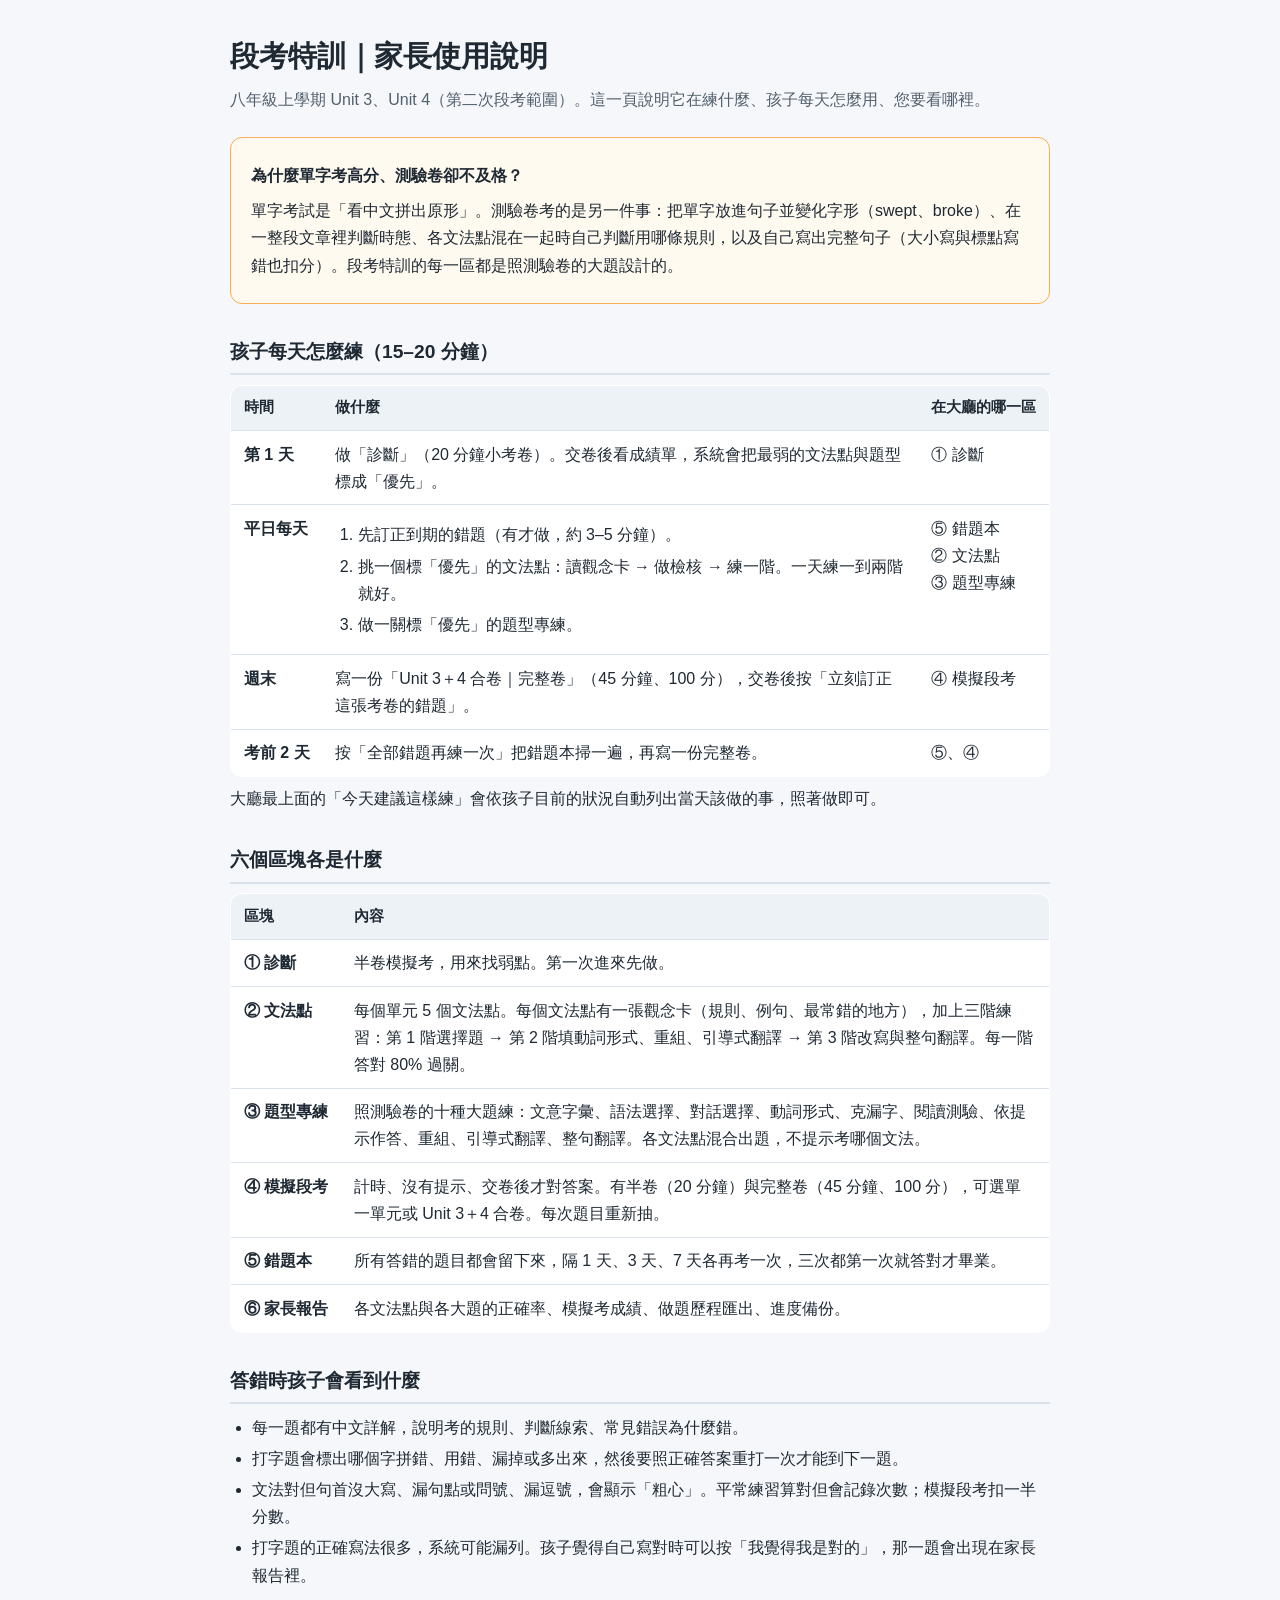
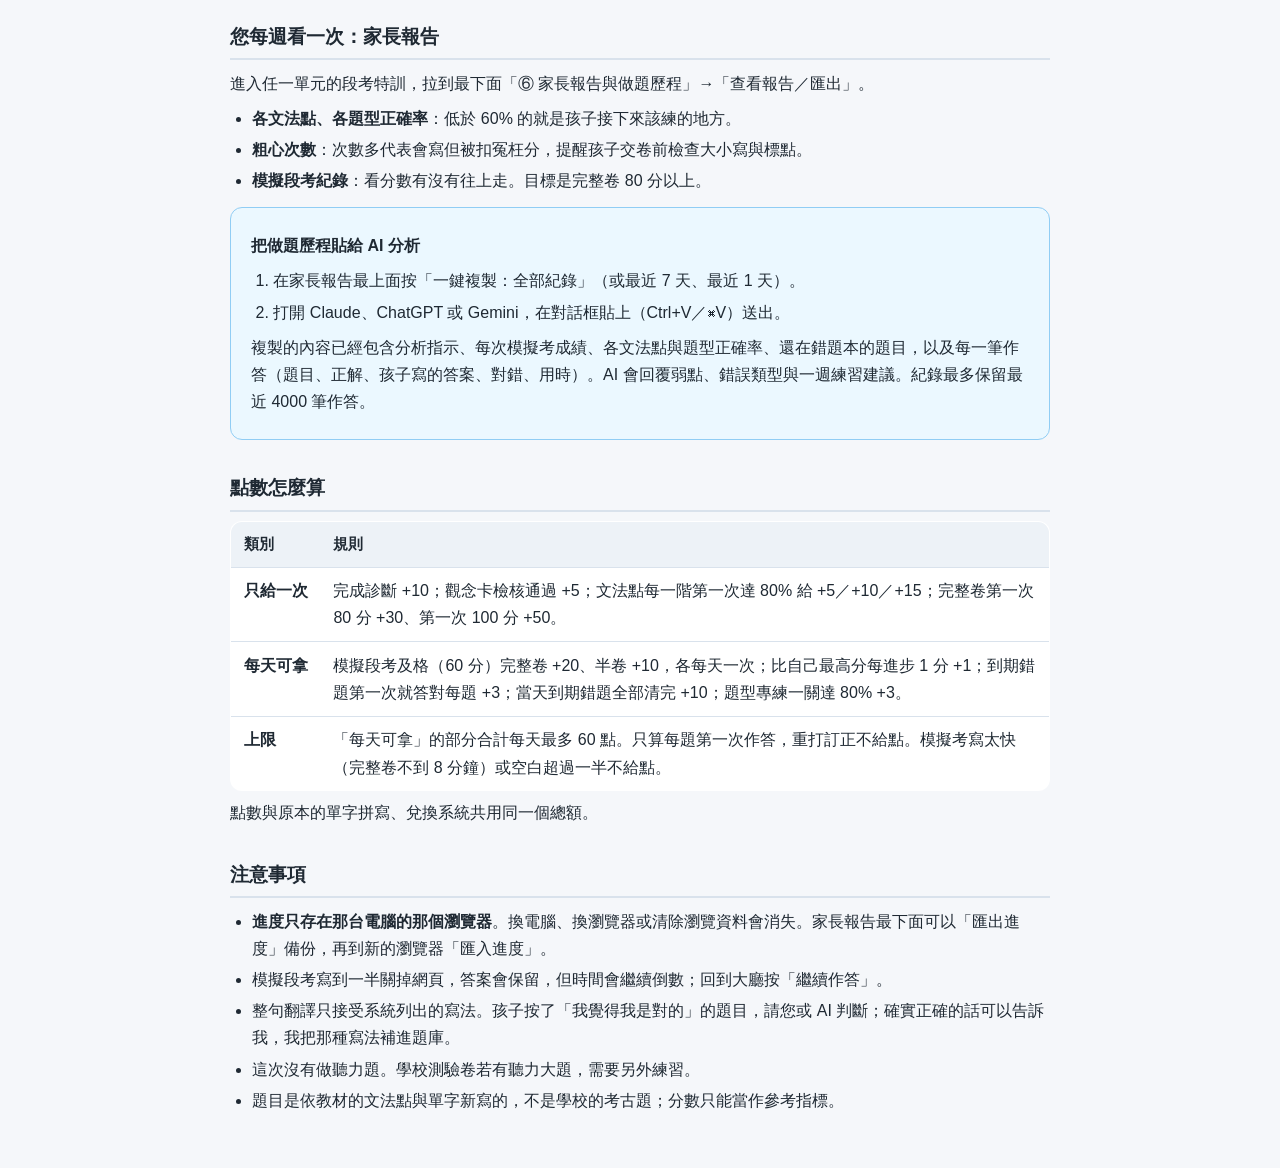
==== parent-guide.html @ eb4db7a5 "Add files via upload" ====
<!DOCTYPE html>
<html lang="zh-TW">
<head>
<meta charset="UTF-8">
<meta name="viewport" content="width=device-width, initial-scale=1.0">
<title>段考特訓｜家長使用說明</title>
<style>
    :root { --ink: #1f2933; --muted: #52606d; --line: #d9e2ec; --accent: #b7791f; --accent-bg: #fffaf0; --blue-bg: #ebf8ff; --blue: #2b6cb0; --green: #276749; --red: #c53030; }
    * { box-sizing: border-box; }
    body { margin: 0; background: #f5f7fa; color: var(--ink); font-family: 'Noto Sans TC', 'PingFang TC', 'Microsoft JhengHei', -apple-system, sans-serif; line-height: 1.7; }
    main { max-width: 860px; margin: 0 auto; padding: 2rem 1.25rem 3rem; }
    h1 { font-size: 1.8rem; margin: 0 0 0.3rem; }
    .lead { color: var(--muted); margin: 0 0 1.5rem; }
    h2 { font-size: 1.2rem; margin: 2rem 0 0.6rem; padding-bottom: 0.3rem; border-bottom: 2px solid var(--line); }
    p { margin: 0.5rem 0; }
    .box { background: #fff; border: 1px solid var(--line); border-radius: 12px; padding: 1rem 1.25rem; margin: 0.8rem 0; }
    .box.key { background: var(--accent-bg); border-color: #f6ad55; }
    .box.tip { background: var(--blue-bg); border-color: #90cdf4; }
    table { width: 100%; border-collapse: collapse; background: #fff; border-radius: 12px; overflow: hidden; border: 1px solid var(--line); }
    th, td { text-align: left; padding: 0.6rem 0.8rem; border-bottom: 1px solid var(--line); vertical-align: top; }
    th { background: #edf2f7; font-size: 0.92rem; white-space: nowrap; }
    tr:last-child td { border-bottom: none; }
    td:first-child { white-space: nowrap; font-weight: bold; }
    ol, ul { margin: 0.4rem 0; padding-left: 1.4rem; }
    li { margin: 0.25rem 0; }
    .tag { display: inline-block; font-size: 0.8rem; font-weight: bold; color: #fff; background: var(--blue); border-radius: 6px; padding: 0 0.5rem; margin-right: 0.3rem; }
    .wrap { overflow-x: auto; }
    code { background: #edf2f7; border-radius: 4px; padding: 0 0.3rem; font-size: 0.92em; }
    @media print { body { background: #fff; } main { padding: 0; } .box, table { break-inside: avoid; } }
</style>
</head>
<body>
<main>
    <h1>段考特訓｜家長使用說明</h1>
    <p class="lead">八年級上學期 Unit 3、Unit 4（第二次段考範圍）。這一頁說明它在練什麼、孩子每天怎麼用、您要看哪裡。</p>

    <div class="box key">
        <p><strong>為什麼單字考高分、測驗卷卻不及格？</strong></p>
        <p>單字考試是「看中文拼出原形」。測驗卷考的是另一件事：把單字放進句子並變化字形（swept、broke）、在一整段文章裡判斷時態、各文法點混在一起時自己判斷用哪條規則，以及自己寫出完整句子（大小寫與標點寫錯也扣分）。段考特訓的每一區都是照測驗卷的大題設計的。</p>
    </div>

    <h2>孩子每天怎麼練（15–20 分鐘）</h2>
    <div class="wrap">
    <table>
        <tr><th>時間</th><th>做什麼</th><th>在大廳的哪一區</th></tr>
        <tr><td>第 1 天</td><td>做「診斷」（20 分鐘小考卷）。交卷後看成績單，系統會把最弱的文法點與題型標成「優先」。</td><td>① 診斷</td></tr>
        <tr><td>平日每天</td><td>
            <ol>
                <li>先訂正到期的錯題（有才做，約 3–5 分鐘）。</li>
                <li>挑一個標「優先」的文法點：讀觀念卡 → 做檢核 → 練一階。一天練一到兩階就好。</li>
                <li>做一關標「優先」的題型專練。</li>
            </ol></td><td>⑤ 錯題本<br>② 文法點<br>③ 題型專練</td></tr>
        <tr><td>週末</td><td>寫一份「Unit 3＋4 合卷｜完整卷」（45 分鐘、100 分），交卷後按「立刻訂正這張考卷的錯題」。</td><td>④ 模擬段考</td></tr>
        <tr><td>考前 2 天</td><td>按「全部錯題再練一次」把錯題本掃一遍，再寫一份完整卷。</td><td>⑤、④</td></tr>
    </table>
    </div>
    <p>大廳最上面的「今天建議這樣練」會依孩子目前的狀況自動列出當天該做的事，照著做即可。</p>

    <h2>六個區塊各是什麼</h2>
    <div class="wrap">
    <table>
        <tr><th>區塊</th><th>內容</th></tr>
        <tr><td>① 診斷</td><td>半卷模擬考，用來找弱點。第一次進來先做。</td></tr>
        <tr><td>② 文法點</td><td>每個單元 5 個文法點。每個文法點有一張觀念卡（規則、例句、最常錯的地方），加上三階練習：第 1 階選擇題 → 第 2 階填動詞形式、重組、引導式翻譯 → 第 3 階改寫與整句翻譯。每一階答對 80% 過關。</td></tr>
        <tr><td>③ 題型專練</td><td>照測驗卷的十種大題練：文意字彙、語法選擇、對話選擇、動詞形式、克漏字、閱讀測驗、依提示作答、重組、引導式翻譯、整句翻譯。各文法點混合出題，不提示考哪個文法。</td></tr>
        <tr><td>④ 模擬段考</td><td>計時、沒有提示、交卷後才對答案。有半卷（20 分鐘）與完整卷（45 分鐘、100 分），可選單一單元或 Unit 3＋4 合卷。每次題目重新抽。</td></tr>
        <tr><td>⑤ 錯題本</td><td>所有答錯的題目都會留下來，隔 1 天、3 天、7 天各再考一次，三次都第一次就答對才畢業。</td></tr>
        <tr><td>⑥ 家長報告</td><td>各文法點與各大題的正確率、模擬考成績、做題歷程匯出、進度備份。</td></tr>
    </table>
    </div>

    <h2>答錯時孩子會看到什麼</h2>
    <ul>
        <li>每一題都有中文詳解，說明考的規則、判斷線索、常見錯誤為什麼錯。</li>
        <li>打字題會標出哪個字拼錯、用錯、漏掉或多出來，然後要照正確答案重打一次才能到下一題。</li>
        <li>文法對但句首沒大寫、漏句點或問號、漏逗號，會顯示「粗心」。平常練習算對但會記錄次數；模擬段考扣一半分數。</li>
        <li>打字題的正確寫法很多，系統可能漏列。孩子覺得自己寫對時可以按「我覺得我是對的」，那一題會出現在家長報告裡。</li>
    </ul>

    <h2>您每週看一次：家長報告</h2>
    <p>進入任一單元的段考特訓，拉到最下面「⑥ 家長報告與做題歷程」→「查看報告／匯出」。</p>
    <ul>
        <li><strong>各文法點、各題型正確率</strong>：低於 60% 的就是孩子接下來該練的地方。</li>
        <li><strong>粗心次數</strong>：次數多代表會寫但被扣冤枉分，提醒孩子交卷前檢查大小寫與標點。</li>
        <li><strong>模擬段考紀錄</strong>：看分數有沒有往上走。目標是完整卷 80 分以上。</li>
    </ul>

    <div class="box tip">
        <p><strong>把做題歷程貼給 AI 分析</strong></p>
        <ol>
            <li>在家長報告最上面按「一鍵複製：全部紀錄」（或最近 7 天、最近 1 天）。</li>
            <li>打開 Claude、ChatGPT 或 Gemini，在對話框貼上（Ctrl+V／⌘V）送出。</li>
        </ol>
        <p>複製的內容已經包含分析指示、每次模擬考成績、各文法點與題型正確率、還在錯題本的題目，以及每一筆作答（題目、正解、孩子寫的答案、對錯、用時）。AI 會回覆弱點、錯誤類型與一週練習建議。紀錄最多保留最近 4000 筆作答。</p>
    </div>

    <h2>點數怎麼算</h2>
    <div class="wrap">
    <table>
        <tr><th>類別</th><th>規則</th></tr>
        <tr><td>只給一次</td><td>完成診斷 +10；觀念卡檢核通過 +5；文法點每一階第一次達 80% 給 +5／+10／+15；完整卷第一次 80 分 +30、第一次 100 分 +50。</td></tr>
        <tr><td>每天可拿</td><td>模擬段考及格（60 分）完整卷 +20、半卷 +10，各每天一次；比自己最高分每進步 1 分 +1；到期錯題第一次就答對每題 +3；當天到期錯題全部清完 +10；題型專練一關達 80% +3。</td></tr>
        <tr><td>上限</td><td>「每天可拿」的部分合計每天最多 60 點。只算每題第一次作答，重打訂正不給點。模擬考寫太快（完整卷不到 8 分鐘）或空白超過一半不給點。</td></tr>
    </table>
    </div>
    <p>點數與原本的單字拼寫、兌換系統共用同一個總額。</p>

    <h2>注意事項</h2>
    <ul>
        <li><strong>進度只存在那台電腦的那個瀏覽器</strong>。換電腦、換瀏覽器或清除瀏覽資料會消失。家長報告最下面可以「匯出進度」備份，再到新的瀏覽器「匯入進度」。</li>
        <li>模擬段考寫到一半關掉網頁，答案會保留，但時間會繼續倒數；回到大廳按「繼續作答」。</li>
        <li>整句翻譯只接受系統列出的寫法。孩子按了「我覺得我是對的」的題目，請您或 AI 判斷；確實正確的話可以告訴我，我把那種寫法補進題庫。</li>
        <li>這次沒有做聽力題。學校測驗卷若有聽力大題，需要另外練習。</li>
        <li>題目是依教材的文法點與單字新寫的，不是學校的考古題；分數只能當作參考指標。</li>
    </ul>
</main>
</body>
</html>
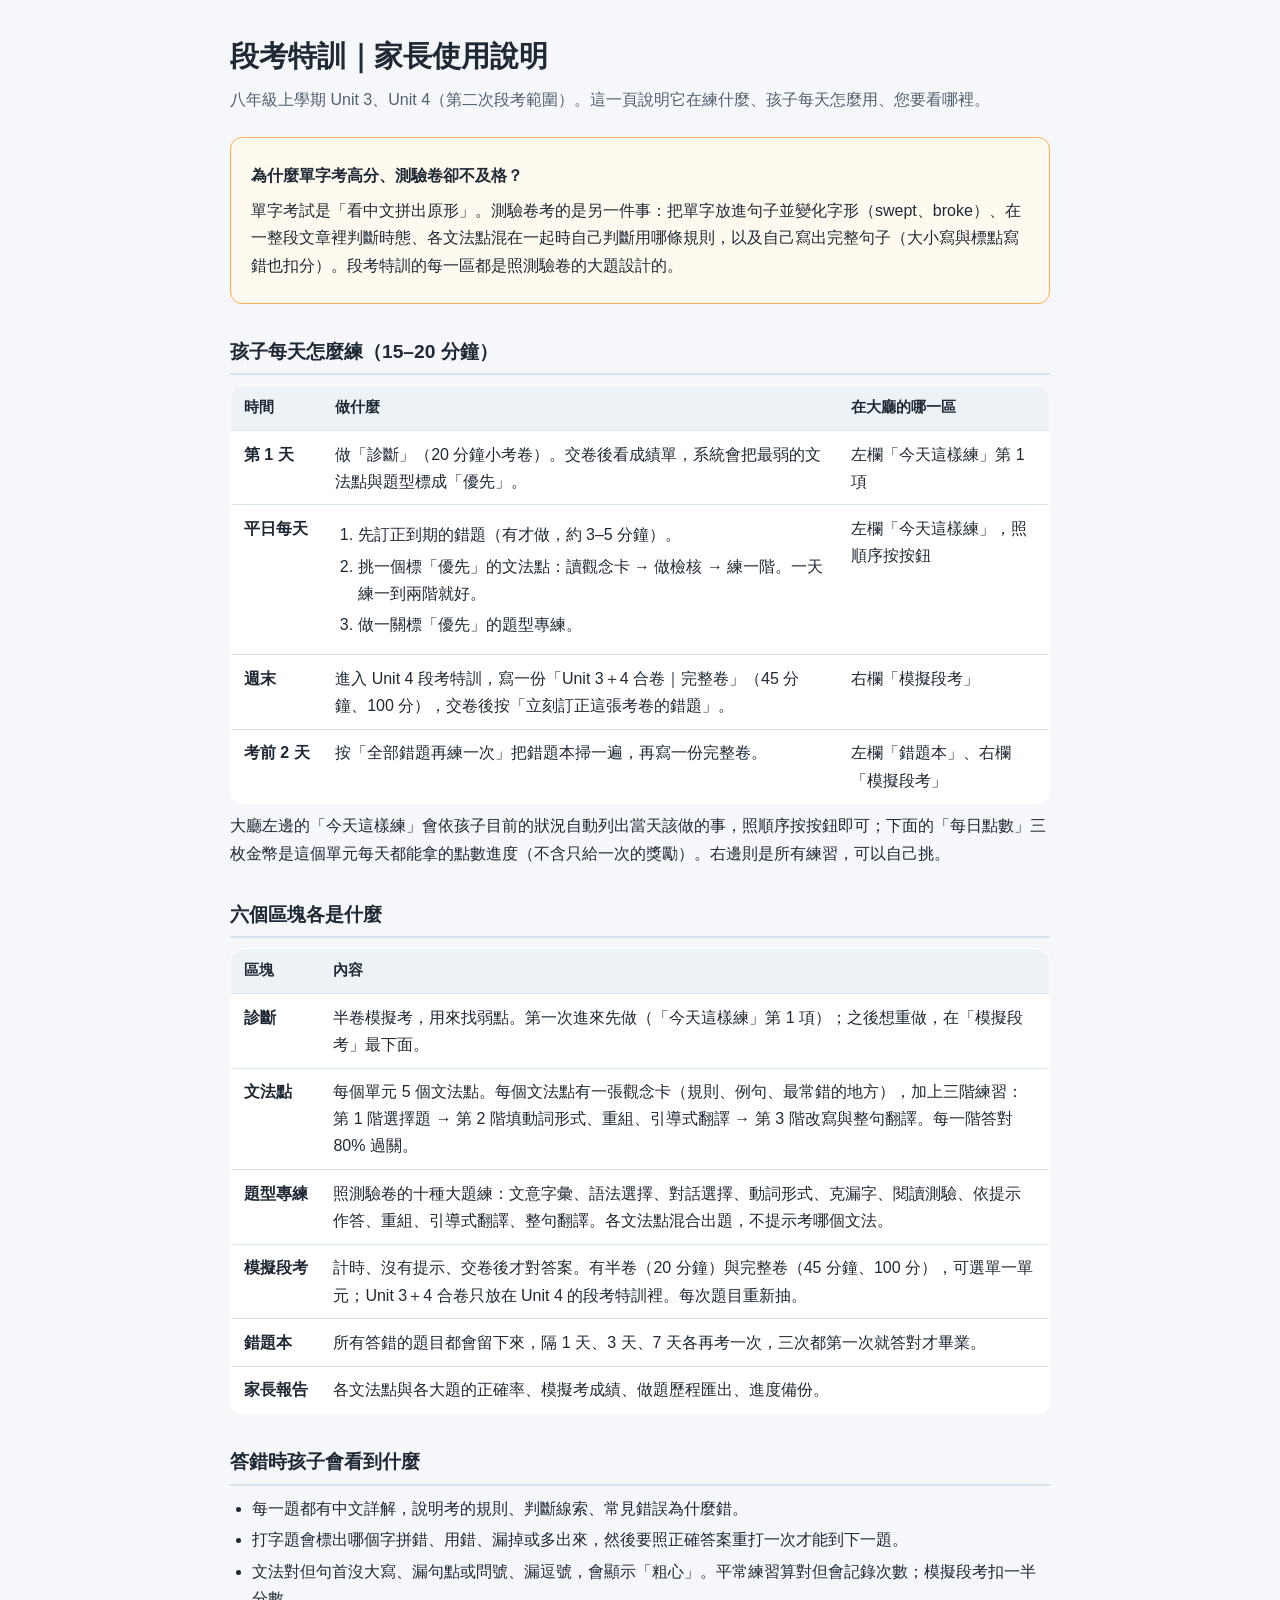
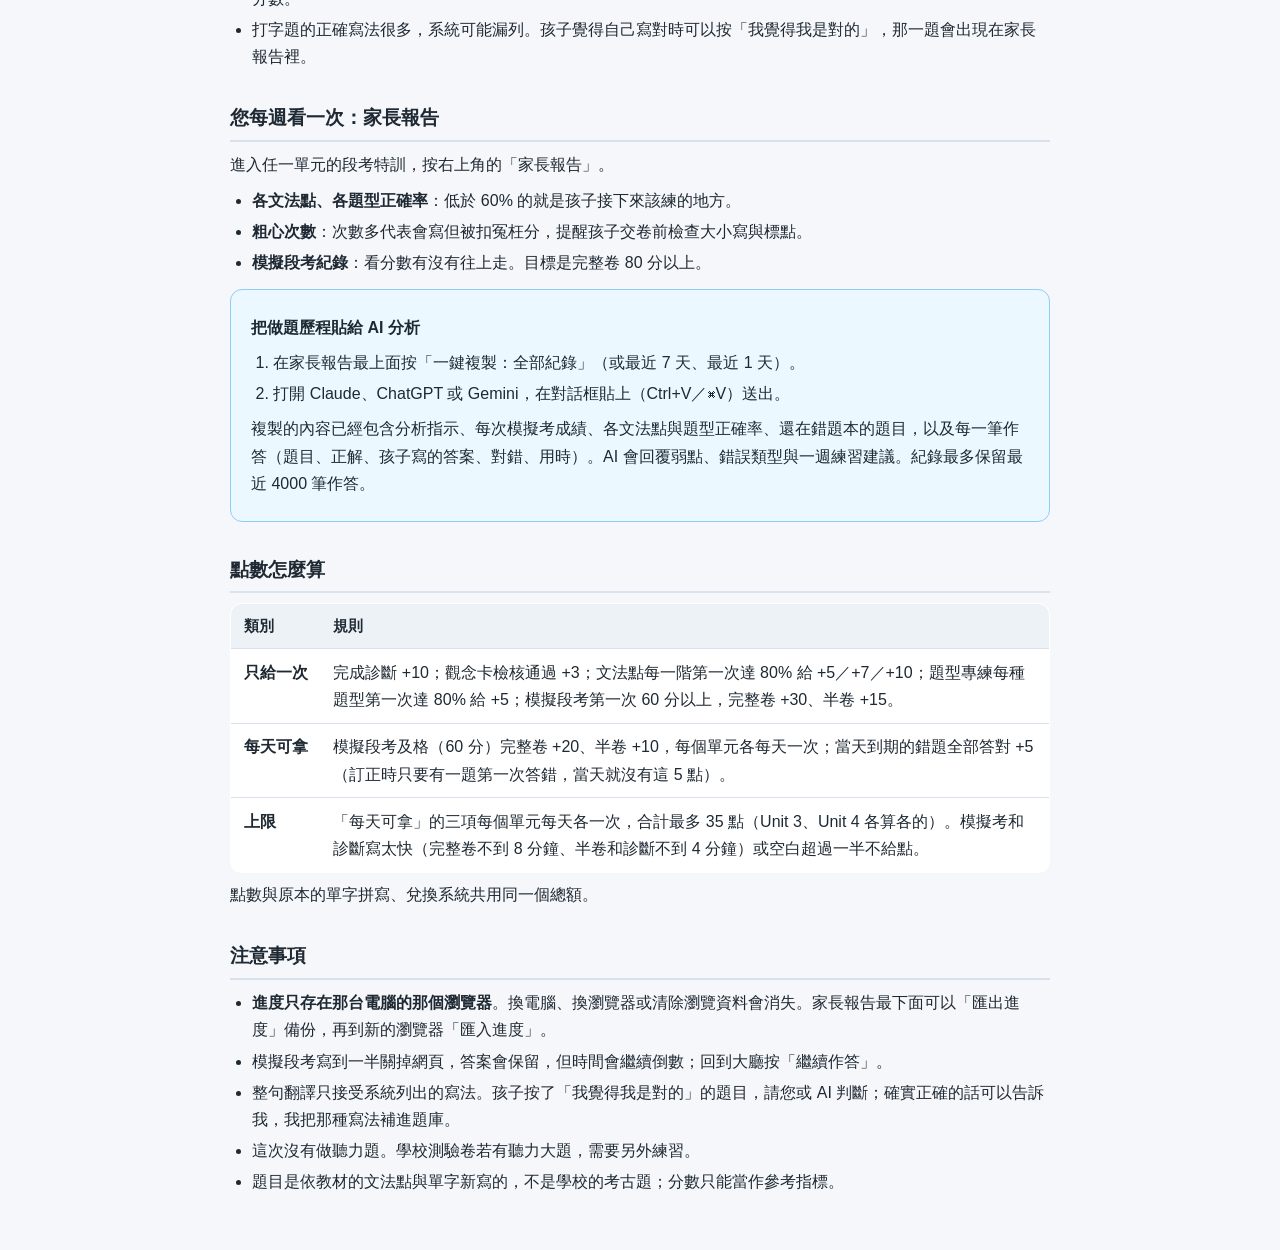
==== commit e6d34715: "Add files via upload" ====
--- a/parent-guide.html
+++ b/parent-guide.html
@@ -43,29 +43,29 @@
     <div class="wrap">
     <table>
         <tr><th>時間</th><th>做什麼</th><th>在大廳的哪一區</th></tr>
-        <tr><td>第 1 天</td><td>做「診斷」（20 分鐘小考卷）。交卷後看成績單，系統會把最弱的文法點與題型標成「優先」。</td><td>① 診斷</td></tr>
+        <tr><td>第 1 天</td><td>做「診斷」（20 分鐘小考卷）。交卷後看成績單，系統會把最弱的文法點與題型標成「優先」。</td><td>左欄「今天這樣練」第 1 項</td></tr>
         <tr><td>平日每天</td><td>
             <ol>
                 <li>先訂正到期的錯題（有才做，約 3–5 分鐘）。</li>
                 <li>挑一個標「優先」的文法點：讀觀念卡 → 做檢核 → 練一階。一天練一到兩階就好。</li>
                 <li>做一關標「優先」的題型專練。</li>
-            </ol></td><td>⑤ 錯題本<br>② 文法點<br>③ 題型專練</td></tr>
-        <tr><td>週末</td><td>寫一份「Unit 3＋4 合卷｜完整卷」（45 分鐘、100 分），交卷後按「立刻訂正這張考卷的錯題」。</td><td>④ 模擬段考</td></tr>
-        <tr><td>考前 2 天</td><td>按「全部錯題再練一次」把錯題本掃一遍，再寫一份完整卷。</td><td>⑤、④</td></tr>
+            </ol></td><td>左欄「今天這樣練」，照順序按按鈕</td></tr>
+        <tr><td>週末</td><td>進入 Unit 4 段考特訓，寫一份「Unit 3＋4 合卷｜完整卷」（45 分鐘、100 分），交卷後按「立刻訂正這張考卷的錯題」。</td><td>右欄「模擬段考」</td></tr>
+        <tr><td>考前 2 天</td><td>按「全部錯題再練一次」把錯題本掃一遍，再寫一份完整卷。</td><td>左欄「錯題本」、右欄「模擬段考」</td></tr>
     </table>
     </div>
-    <p>大廳最上面的「今天建議這樣練」會依孩子目前的狀況自動列出當天該做的事，照著做即可。</p>
+    <p>大廳左邊的「今天這樣練」會依孩子目前的狀況自動列出當天該做的事，照順序按按鈕即可；下面的「每日點數」三枚金幣是這個單元每天都能拿的點數進度（不含只給一次的獎勵）。右邊則是所有練習，可以自己挑。</p>
 
     <h2>六個區塊各是什麼</h2>
     <div class="wrap">
     <table>
         <tr><th>區塊</th><th>內容</th></tr>
-        <tr><td>① 診斷</td><td>半卷模擬考，用來找弱點。第一次進來先做。</td></tr>
-        <tr><td>② 文法點</td><td>每個單元 5 個文法點。每個文法點有一張觀念卡（規則、例句、最常錯的地方），加上三階練習：第 1 階選擇題 → 第 2 階填動詞形式、重組、引導式翻譯 → 第 3 階改寫與整句翻譯。每一階答對 80% 過關。</td></tr>
-        <tr><td>③ 題型專練</td><td>照測驗卷的十種大題練：文意字彙、語法選擇、對話選擇、動詞形式、克漏字、閱讀測驗、依提示作答、重組、引導式翻譯、整句翻譯。各文法點混合出題，不提示考哪個文法。</td></tr>
-        <tr><td>④ 模擬段考</td><td>計時、沒有提示、交卷後才對答案。有半卷（20 分鐘）與完整卷（45 分鐘、100 分），可選單一單元或 Unit 3＋4 合卷。每次題目重新抽。</td></tr>
-        <tr><td>⑤ 錯題本</td><td>所有答錯的題目都會留下來，隔 1 天、3 天、7 天各再考一次，三次都第一次就答對才畢業。</td></tr>
-        <tr><td>⑥ 家長報告</td><td>各文法點與各大題的正確率、模擬考成績、做題歷程匯出、進度備份。</td></tr>
+        <tr><td>診斷</td><td>半卷模擬考，用來找弱點。第一次進來先做（「今天這樣練」第 1 項）；之後想重做，在「模擬段考」最下面。</td></tr>
+        <tr><td>文法點</td><td>每個單元 5 個文法點。每個文法點有一張觀念卡（規則、例句、最常錯的地方），加上三階練習：第 1 階選擇題 → 第 2 階填動詞形式、重組、引導式翻譯 → 第 3 階改寫與整句翻譯。每一階答對 80% 過關。</td></tr>
+        <tr><td>題型專練</td><td>照測驗卷的十種大題練：文意字彙、語法選擇、對話選擇、動詞形式、克漏字、閱讀測驗、依提示作答、重組、引導式翻譯、整句翻譯。各文法點混合出題，不提示考哪個文法。</td></tr>
+        <tr><td>模擬段考</td><td>計時、沒有提示、交卷後才對答案。有半卷（20 分鐘）與完整卷（45 分鐘、100 分），可選單一單元；Unit 3＋4 合卷只放在 Unit 4 的段考特訓裡。每次題目重新抽。</td></tr>
+        <tr><td>錯題本</td><td>所有答錯的題目都會留下來，隔 1 天、3 天、7 天各再考一次，三次都第一次就答對才畢業。</td></tr>
+        <tr><td>家長報告</td><td>各文法點與各大題的正確率、模擬考成績、做題歷程匯出、進度備份。</td></tr>
     </table>
     </div>
 
@@ -78,7 +78,7 @@
     </ul>
 
     <h2>您每週看一次：家長報告</h2>
-    <p>進入任一單元的段考特訓，拉到最下面「⑥ 家長報告與做題歷程」→「查看報告／匯出」。</p>
+    <p>進入任一單元的段考特訓，按右上角的「家長報告」。</p>
     <ul>
         <li><strong>各文法點、各題型正確率</strong>：低於 60% 的就是孩子接下來該練的地方。</li>
         <li><strong>粗心次數</strong>：次數多代表會寫但被扣冤枉分，提醒孩子交卷前檢查大小寫與標點。</li>
@@ -98,9 +98,9 @@
     <div class="wrap">
     <table>
         <tr><th>類別</th><th>規則</th></tr>
-        <tr><td>只給一次</td><td>完成診斷 +10；觀念卡檢核通過 +5；文法點每一階第一次達 80% 給 +5／+10／+15；完整卷第一次 80 分 +30、第一次 100 分 +50。</td></tr>
-        <tr><td>每天可拿</td><td>模擬段考及格（60 分）完整卷 +20、半卷 +10，各每天一次；比自己最高分每進步 1 分 +1；到期錯題第一次就答對每題 +3；當天到期錯題全部清完 +10；題型專練一關達 80% +3。</td></tr>
-        <tr><td>上限</td><td>「每天可拿」的部分合計每天最多 60 點。只算每題第一次作答，重打訂正不給點。模擬考寫太快（完整卷不到 8 分鐘）或空白超過一半不給點。</td></tr>
+        <tr><td>只給一次</td><td>完成診斷 +10；觀念卡檢核通過 +3；文法點每一階第一次達 80% 給 +5／+7／+10；題型專練每種題型第一次達 80% 給 +5；模擬段考第一次 60 分以上，完整卷 +30、半卷 +15。</td></tr>
+        <tr><td>每天可拿</td><td>模擬段考及格（60 分）完整卷 +20、半卷 +10，每個單元各每天一次；當天到期的錯題全部答對 +5（訂正時只要有一題第一次答錯，當天就沒有這 5 點）。</td></tr>
+        <tr><td>上限</td><td>「每天可拿」的三項每個單元每天各一次，合計最多 35 點（Unit 3、Unit 4 各算各的）。模擬考和診斷寫太快（完整卷不到 8 分鐘、半卷和診斷不到 4 分鐘）或空白超過一半不給點。</td></tr>
     </table>
     </div>
     <p>點數與原本的單字拼寫、兌換系統共用同一個總額。</p>
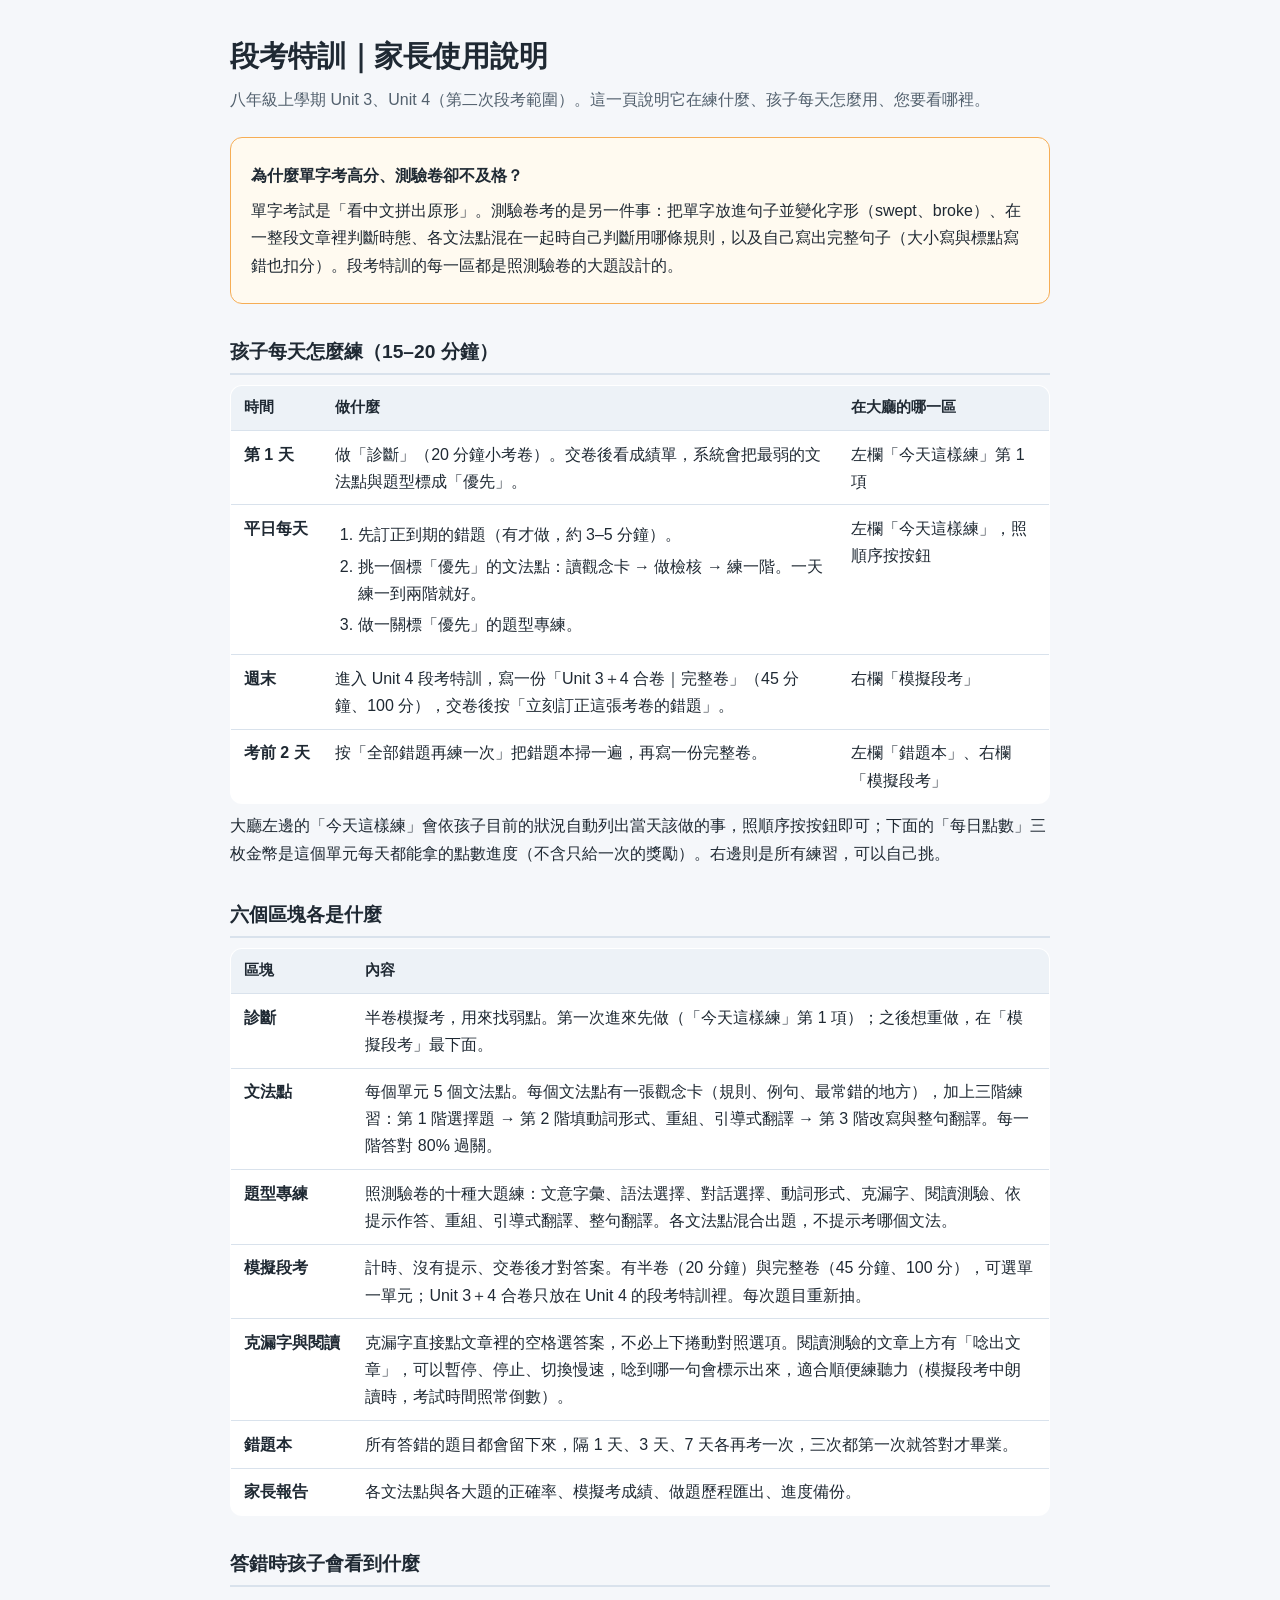
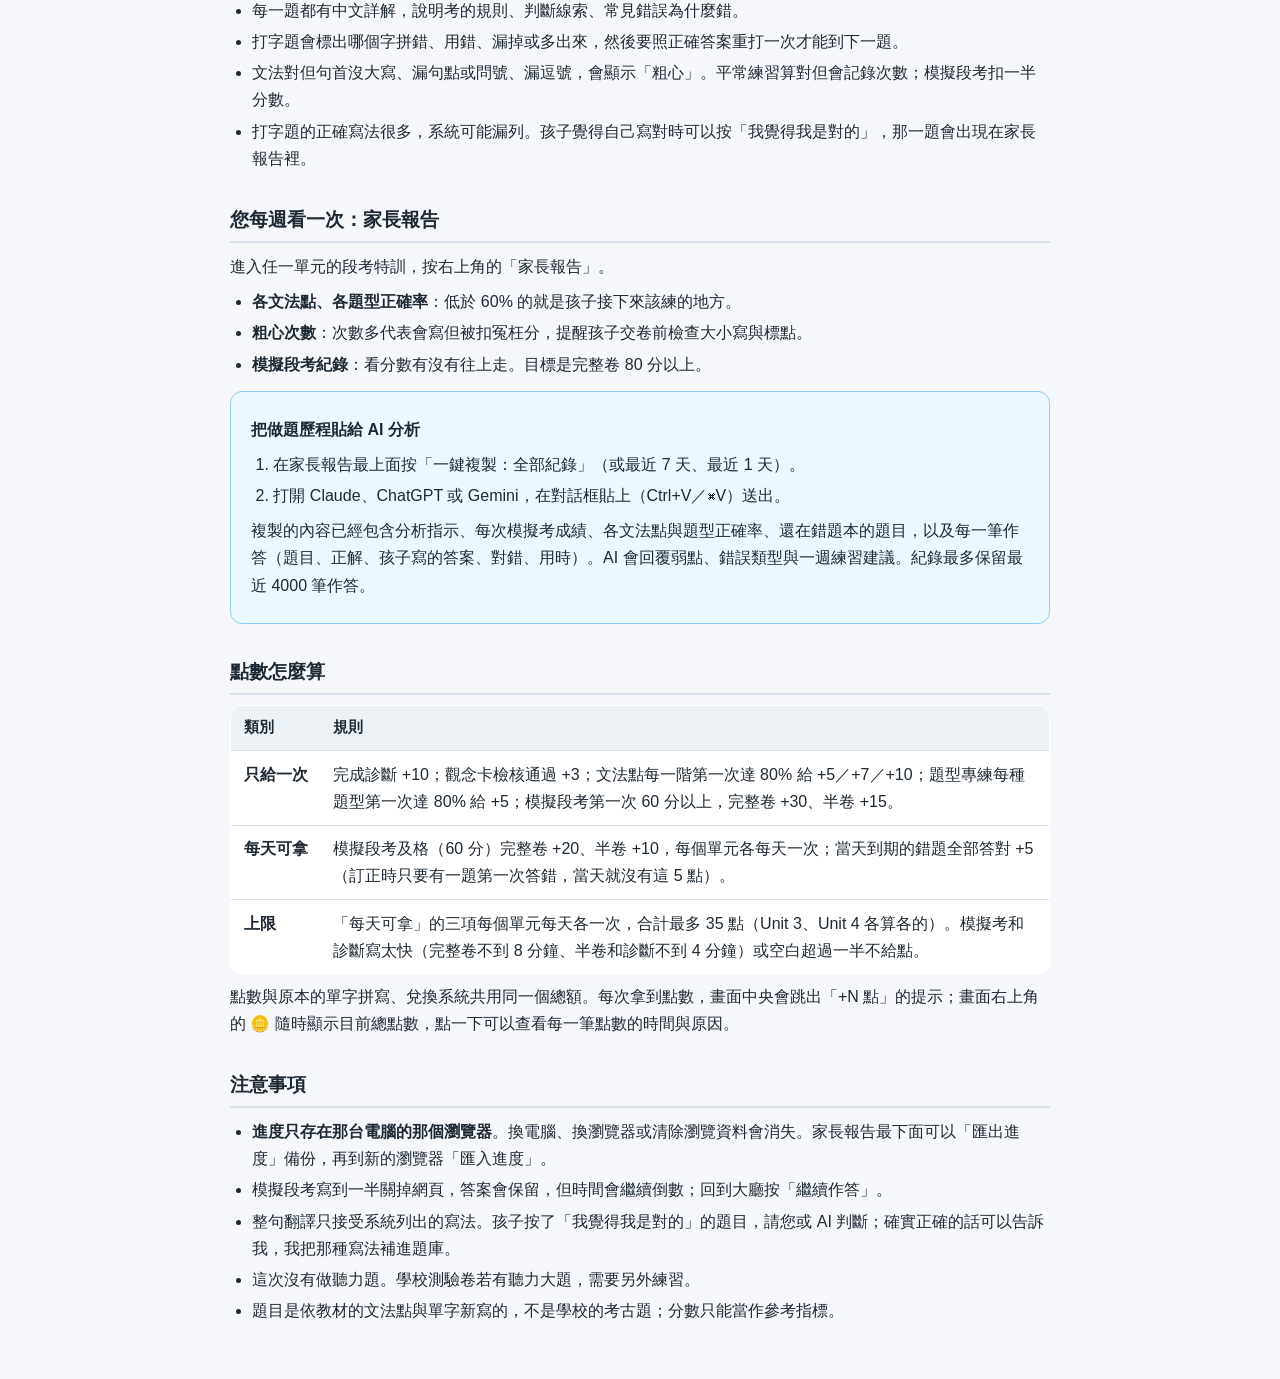
==== commit 9d0ef702: "Add files via upload" ====
--- a/parent-guide.html
+++ b/parent-guide.html
@@ -64,6 +64,7 @@
         <tr><td>文法點</td><td>每個單元 5 個文法點。每個文法點有一張觀念卡（規則、例句、最常錯的地方），加上三階練習：第 1 階選擇題 → 第 2 階填動詞形式、重組、引導式翻譯 → 第 3 階改寫與整句翻譯。每一階答對 80% 過關。</td></tr>
         <tr><td>題型專練</td><td>照測驗卷的十種大題練：文意字彙、語法選擇、對話選擇、動詞形式、克漏字、閱讀測驗、依提示作答、重組、引導式翻譯、整句翻譯。各文法點混合出題，不提示考哪個文法。</td></tr>
         <tr><td>模擬段考</td><td>計時、沒有提示、交卷後才對答案。有半卷（20 分鐘）與完整卷（45 分鐘、100 分），可選單一單元；Unit 3＋4 合卷只放在 Unit 4 的段考特訓裡。每次題目重新抽。</td></tr>
+        <tr><td>克漏字與閱讀</td><td>克漏字直接點文章裡的空格選答案，不必上下捲動對照選項。閱讀測驗的文章上方有「唸出文章」，可以暫停、停止、切換慢速，唸到哪一句會標示出來，適合順便練聽力（模擬段考中朗讀時，考試時間照常倒數）。</td></tr>
         <tr><td>錯題本</td><td>所有答錯的題目都會留下來，隔 1 天、3 天、7 天各再考一次，三次都第一次就答對才畢業。</td></tr>
         <tr><td>家長報告</td><td>各文法點與各大題的正確率、模擬考成績、做題歷程匯出、進度備份。</td></tr>
     </table>
@@ -103,7 +104,7 @@
         <tr><td>上限</td><td>「每天可拿」的三項每個單元每天各一次，合計最多 35 點（Unit 3、Unit 4 各算各的）。模擬考和診斷寫太快（完整卷不到 8 分鐘、半卷和診斷不到 4 分鐘）或空白超過一半不給點。</td></tr>
     </table>
     </div>
-    <p>點數與原本的單字拼寫、兌換系統共用同一個總額。</p>
+    <p>點數與原本的單字拼寫、兌換系統共用同一個總額。每次拿到點數，畫面中央會跳出「+N 點」的提示；畫面右上角的 🪙 隨時顯示目前總點數，點一下可以查看每一筆點數的時間與原因。</p>
 
     <h2>注意事項</h2>
     <ul>
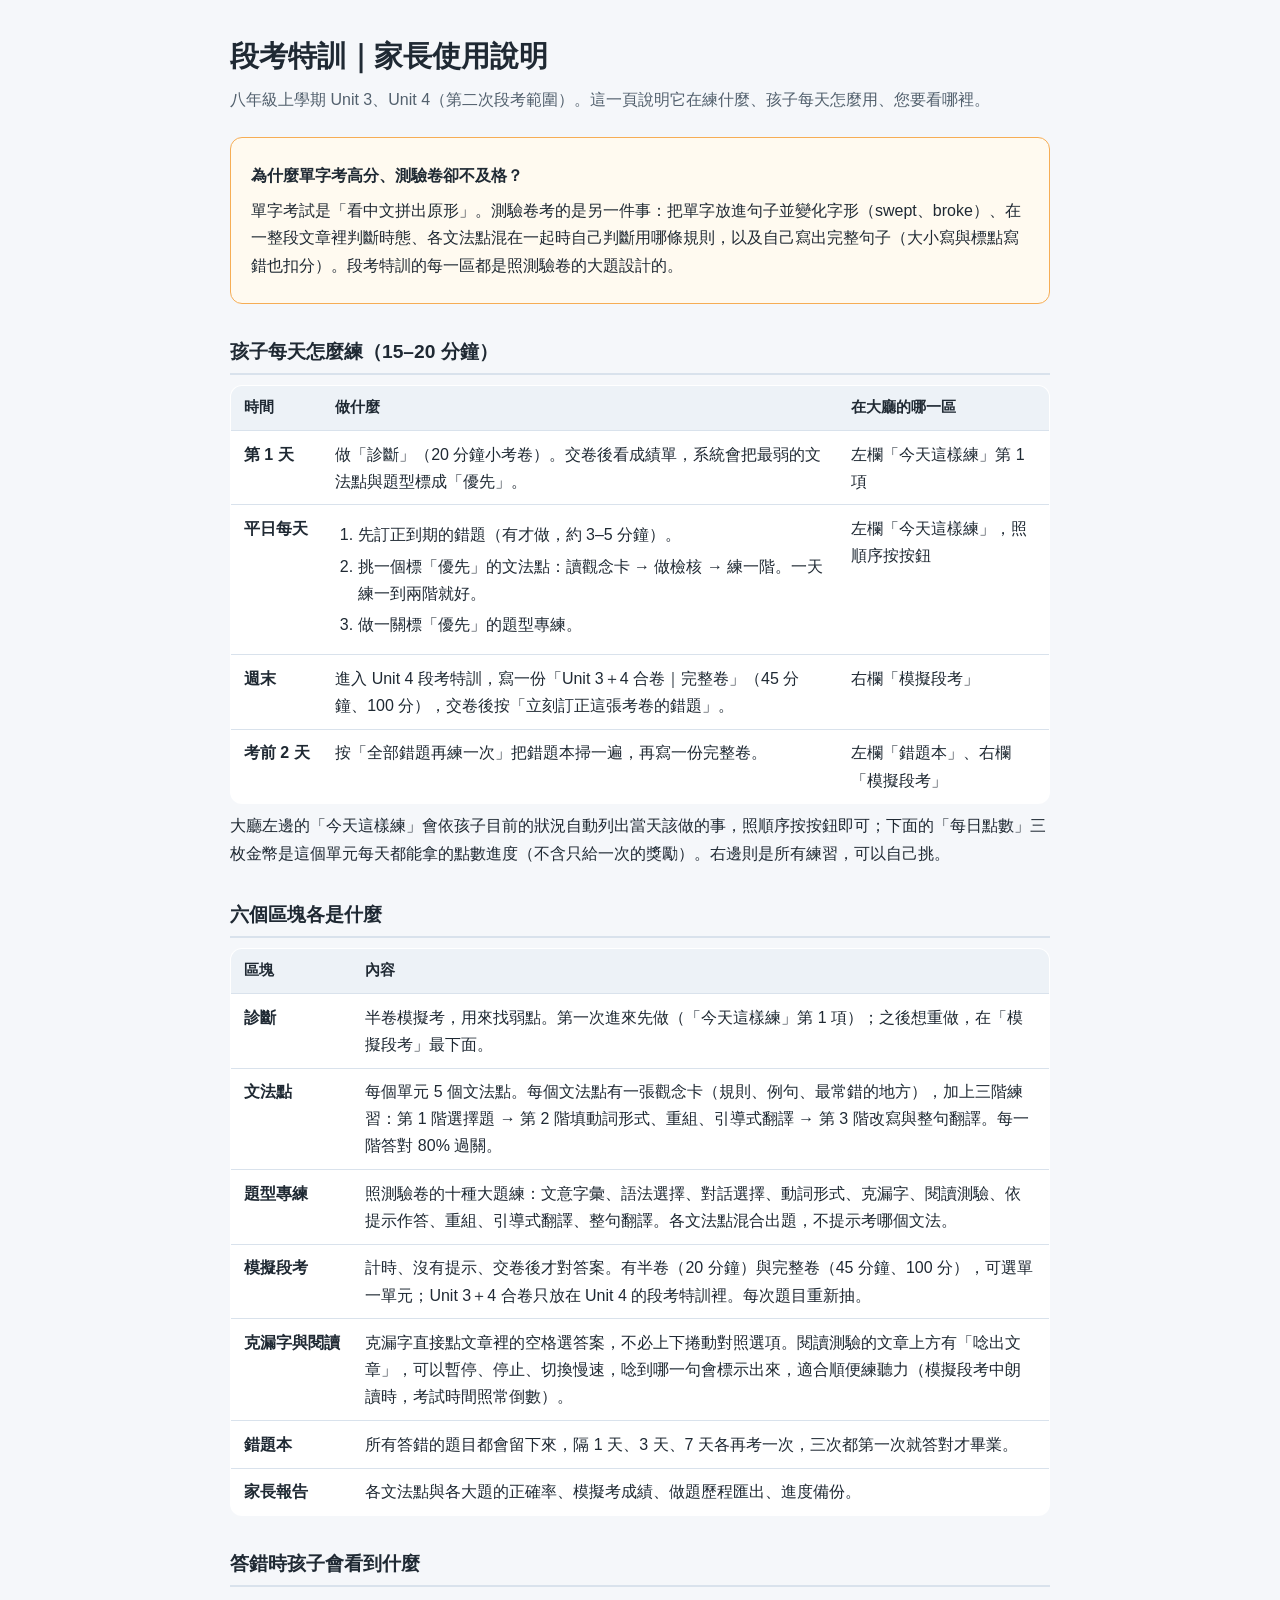
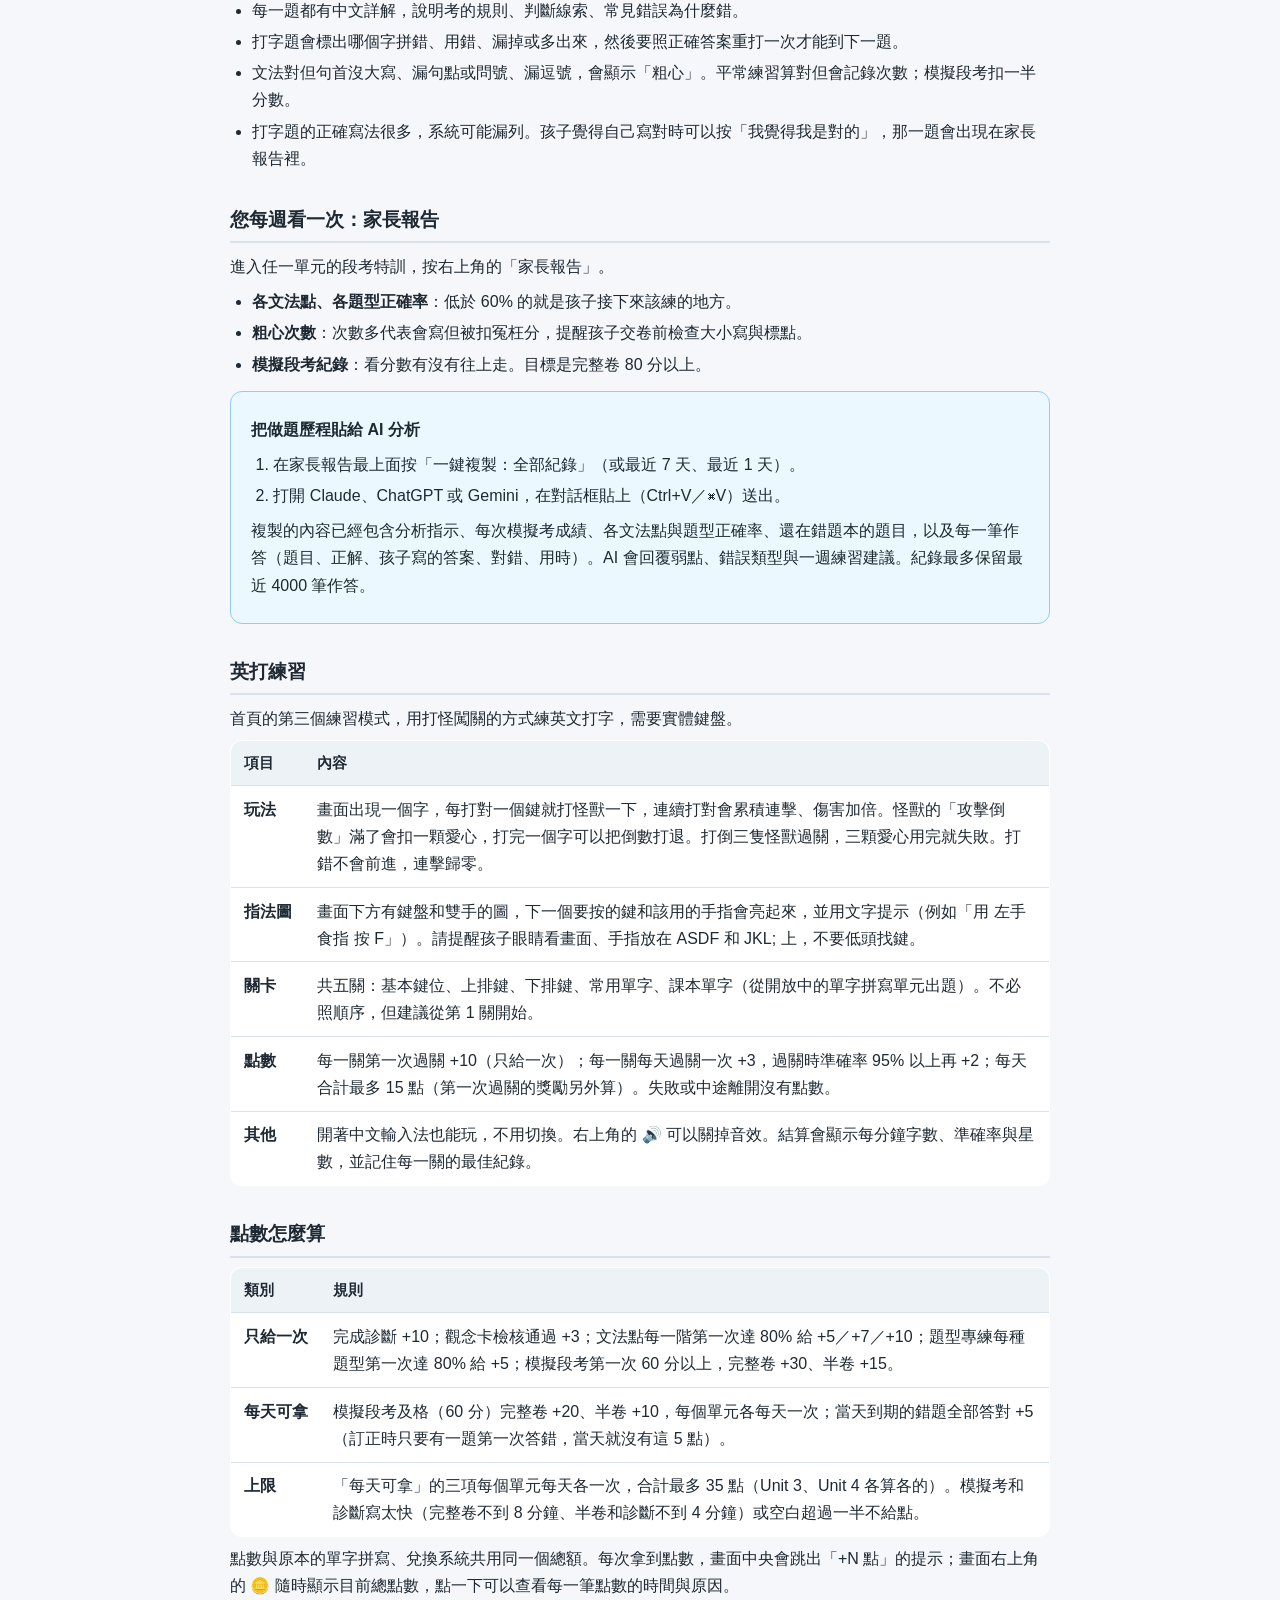
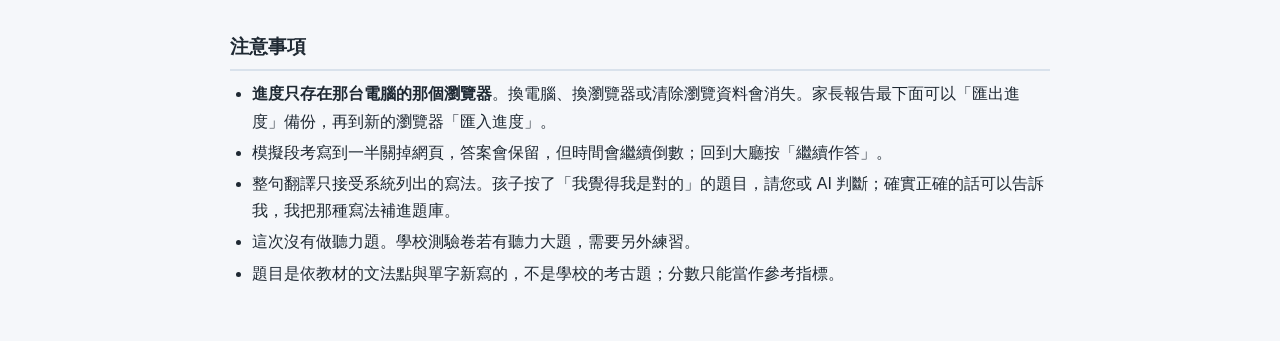
==== commit 5e29b52e: "Add files via upload" ====
--- a/parent-guide.html
+++ b/parent-guide.html
@@ -95,6 +95,19 @@
         <p>複製的內容已經包含分析指示、每次模擬考成績、各文法點與題型正確率、還在錯題本的題目，以及每一筆作答（題目、正解、孩子寫的答案、對錯、用時）。AI 會回覆弱點、錯誤類型與一週練習建議。紀錄最多保留最近 4000 筆作答。</p>
     </div>
 
+    <h2>英打練習</h2>
+    <p>首頁的第三個練習模式，用打怪闖關的方式練英文打字，需要實體鍵盤。</p>
+    <div class="wrap">
+    <table>
+        <tr><th>項目</th><th>內容</th></tr>
+        <tr><td>玩法</td><td>畫面出現一個字，每打對一個鍵就打怪獸一下，連續打對會累積連擊、傷害加倍。怪獸的「攻擊倒數」滿了會扣一顆愛心，打完一個字可以把倒數打退。打倒三隻怪獸過關，三顆愛心用完就失敗。打錯不會前進，連擊歸零。</td></tr>
+        <tr><td>指法圖</td><td>畫面下方有鍵盤和雙手的圖，下一個要按的鍵和該用的手指會亮起來，並用文字提示（例如「用 左手食指 按 F」）。請提醒孩子眼睛看畫面、手指放在 ASDF 和 JKL; 上，不要低頭找鍵。</td></tr>
+        <tr><td>關卡</td><td>共五關：基本鍵位、上排鍵、下排鍵、常用單字、課本單字（從開放中的單字拼寫單元出題）。不必照順序，但建議從第 1 關開始。</td></tr>
+        <tr><td>點數</td><td>每一關第一次過關 +10（只給一次）；每一關每天過關一次 +3，過關時準確率 95% 以上再 +2；每天合計最多 15 點（第一次過關的獎勵另外算）。失敗或中途離開沒有點數。</td></tr>
+        <tr><td>其他</td><td>開著中文輸入法也能玩，不用切換。右上角的 🔊 可以關掉音效。結算會顯示每分鐘字數、準確率與星數，並記住每一關的最佳紀錄。</td></tr>
+    </table>
+    </div>
+
     <h2>點數怎麼算</h2>
     <div class="wrap">
     <table>
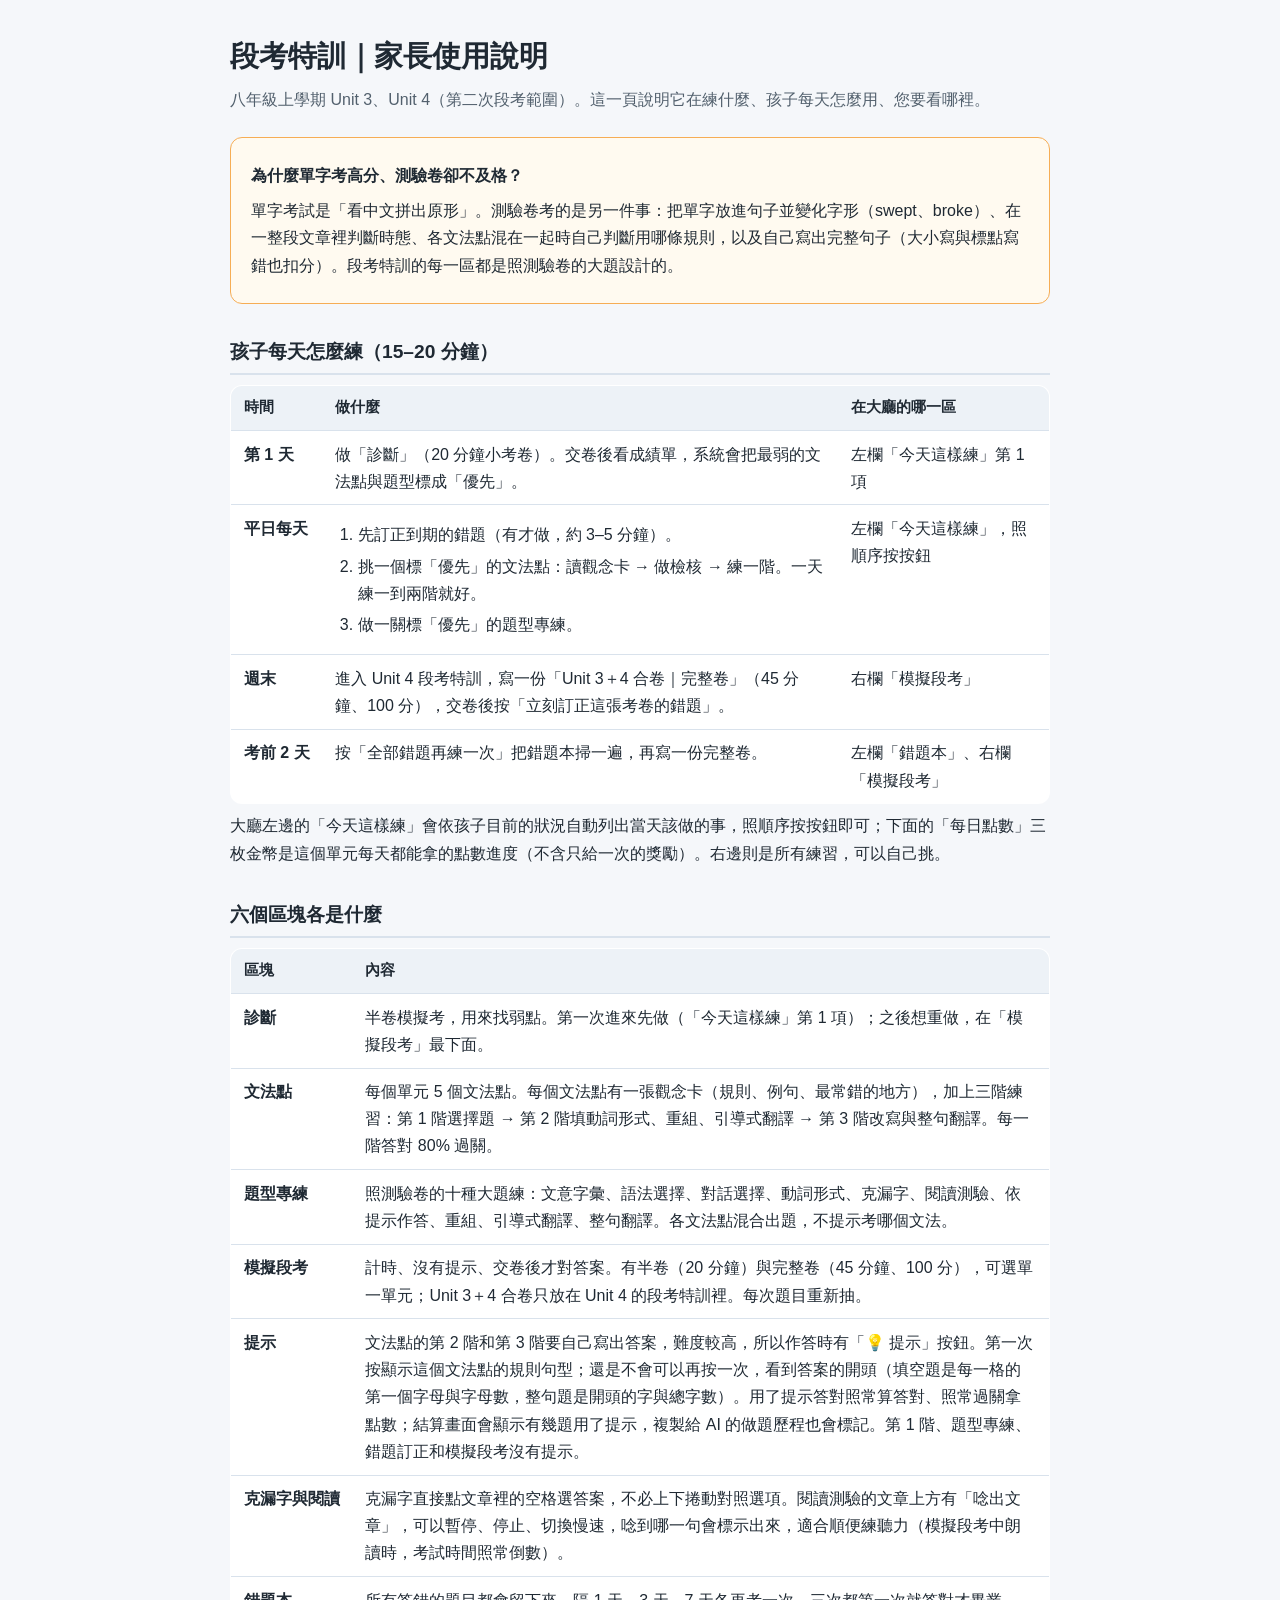
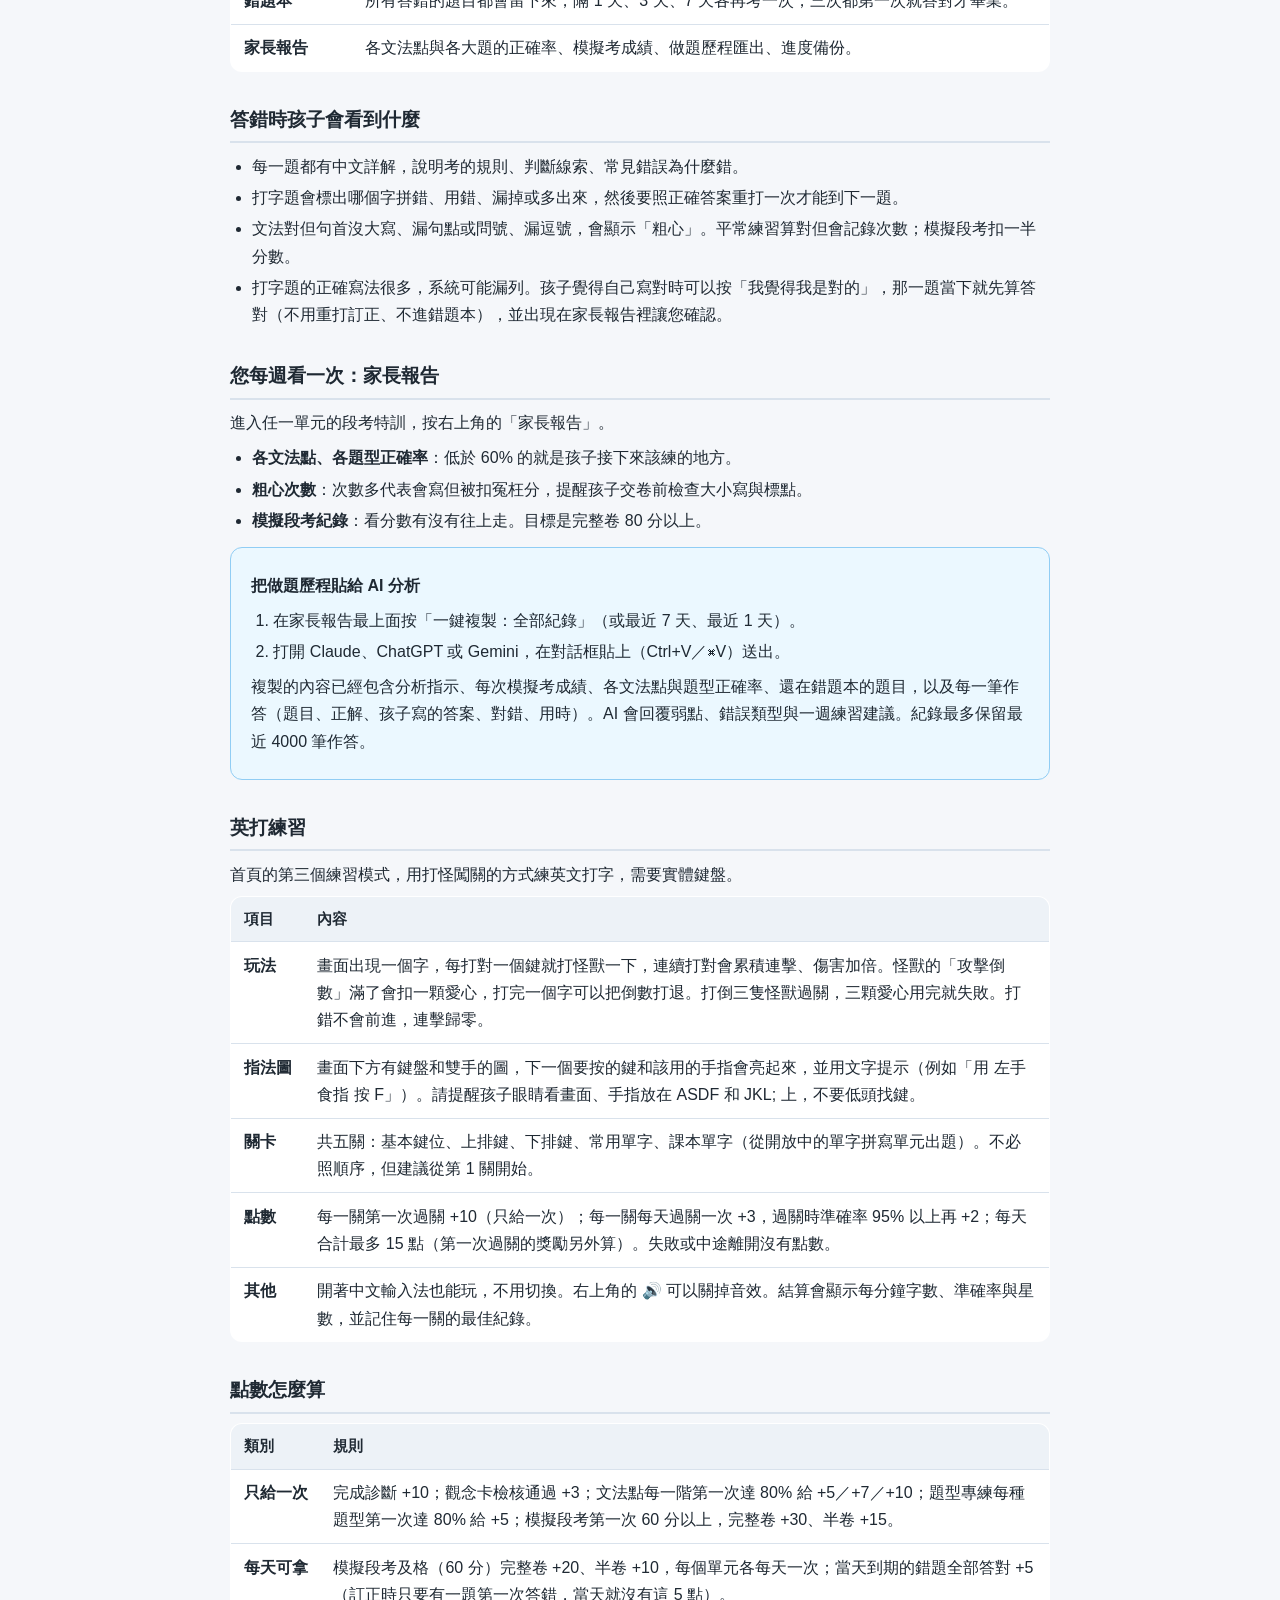
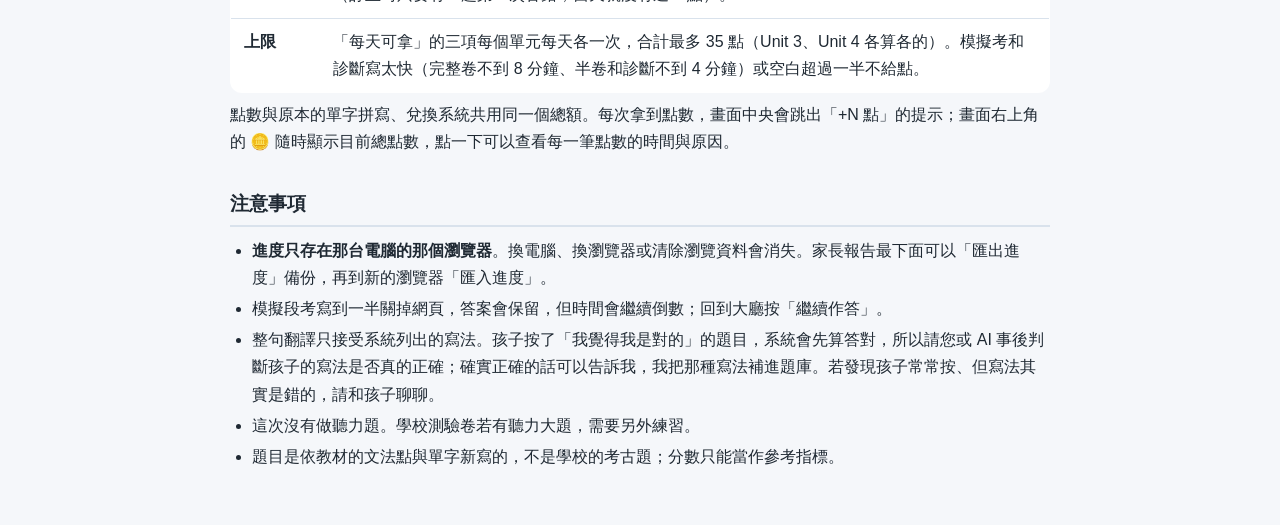
==== commit 2af19484: "Add files via upload" ====
--- a/parent-guide.html
+++ b/parent-guide.html
@@ -64,6 +64,7 @@
         <tr><td>文法點</td><td>每個單元 5 個文法點。每個文法點有一張觀念卡（規則、例句、最常錯的地方），加上三階練習：第 1 階選擇題 → 第 2 階填動詞形式、重組、引導式翻譯 → 第 3 階改寫與整句翻譯。每一階答對 80% 過關。</td></tr>
         <tr><td>題型專練</td><td>照測驗卷的十種大題練：文意字彙、語法選擇、對話選擇、動詞形式、克漏字、閱讀測驗、依提示作答、重組、引導式翻譯、整句翻譯。各文法點混合出題，不提示考哪個文法。</td></tr>
         <tr><td>模擬段考</td><td>計時、沒有提示、交卷後才對答案。有半卷（20 分鐘）與完整卷（45 分鐘、100 分），可選單一單元；Unit 3＋4 合卷只放在 Unit 4 的段考特訓裡。每次題目重新抽。</td></tr>
+        <tr><td>提示</td><td>文法點的第 2 階和第 3 階要自己寫出答案，難度較高，所以作答時有「💡 提示」按鈕。第一次按顯示這個文法點的規則句型；還是不會可以再按一次，看到答案的開頭（填空題是每一格的第一個字母與字母數，整句題是開頭的字與總字數）。用了提示答對照常算答對、照常過關拿點數；結算畫面會顯示有幾題用了提示，複製給 AI 的做題歷程也會標記。第 1 階、題型專練、錯題訂正和模擬段考沒有提示。</td></tr>
         <tr><td>克漏字與閱讀</td><td>克漏字直接點文章裡的空格選答案，不必上下捲動對照選項。閱讀測驗的文章上方有「唸出文章」，可以暫停、停止、切換慢速，唸到哪一句會標示出來，適合順便練聽力（模擬段考中朗讀時，考試時間照常倒數）。</td></tr>
         <tr><td>錯題本</td><td>所有答錯的題目都會留下來，隔 1 天、3 天、7 天各再考一次，三次都第一次就答對才畢業。</td></tr>
         <tr><td>家長報告</td><td>各文法點與各大題的正確率、模擬考成績、做題歷程匯出、進度備份。</td></tr>
@@ -75,7 +76,7 @@
         <li>每一題都有中文詳解，說明考的規則、判斷線索、常見錯誤為什麼錯。</li>
         <li>打字題會標出哪個字拼錯、用錯、漏掉或多出來，然後要照正確答案重打一次才能到下一題。</li>
         <li>文法對但句首沒大寫、漏句點或問號、漏逗號，會顯示「粗心」。平常練習算對但會記錄次數；模擬段考扣一半分數。</li>
-        <li>打字題的正確寫法很多，系統可能漏列。孩子覺得自己寫對時可以按「我覺得我是對的」，那一題會出現在家長報告裡。</li>
+        <li>打字題的正確寫法很多，系統可能漏列。孩子覺得自己寫對時可以按「我覺得我是對的」，那一題當下就先算答對（不用重打訂正、不進錯題本），並出現在家長報告裡讓您確認。</li>
     </ul>
 
     <h2>您每週看一次：家長報告</h2>
@@ -123,7 +124,7 @@
     <ul>
         <li><strong>進度只存在那台電腦的那個瀏覽器</strong>。換電腦、換瀏覽器或清除瀏覽資料會消失。家長報告最下面可以「匯出進度」備份，再到新的瀏覽器「匯入進度」。</li>
         <li>模擬段考寫到一半關掉網頁，答案會保留，但時間會繼續倒數；回到大廳按「繼續作答」。</li>
-        <li>整句翻譯只接受系統列出的寫法。孩子按了「我覺得我是對的」的題目，請您或 AI 判斷；確實正確的話可以告訴我，我把那種寫法補進題庫。</li>
+        <li>整句翻譯只接受系統列出的寫法。孩子按了「我覺得我是對的」的題目，系統會先算答對，所以請您或 AI 事後判斷孩子的寫法是否真的正確；確實正確的話可以告訴我，我把那種寫法補進題庫。若發現孩子常常按、但寫法其實是錯的，請和孩子聊聊。</li>
         <li>這次沒有做聽力題。學校測驗卷若有聽力大題，需要另外練習。</li>
         <li>題目是依教材的文法點與單字新寫的，不是學校的考古題；分數只能當作參考指標。</li>
     </ul>
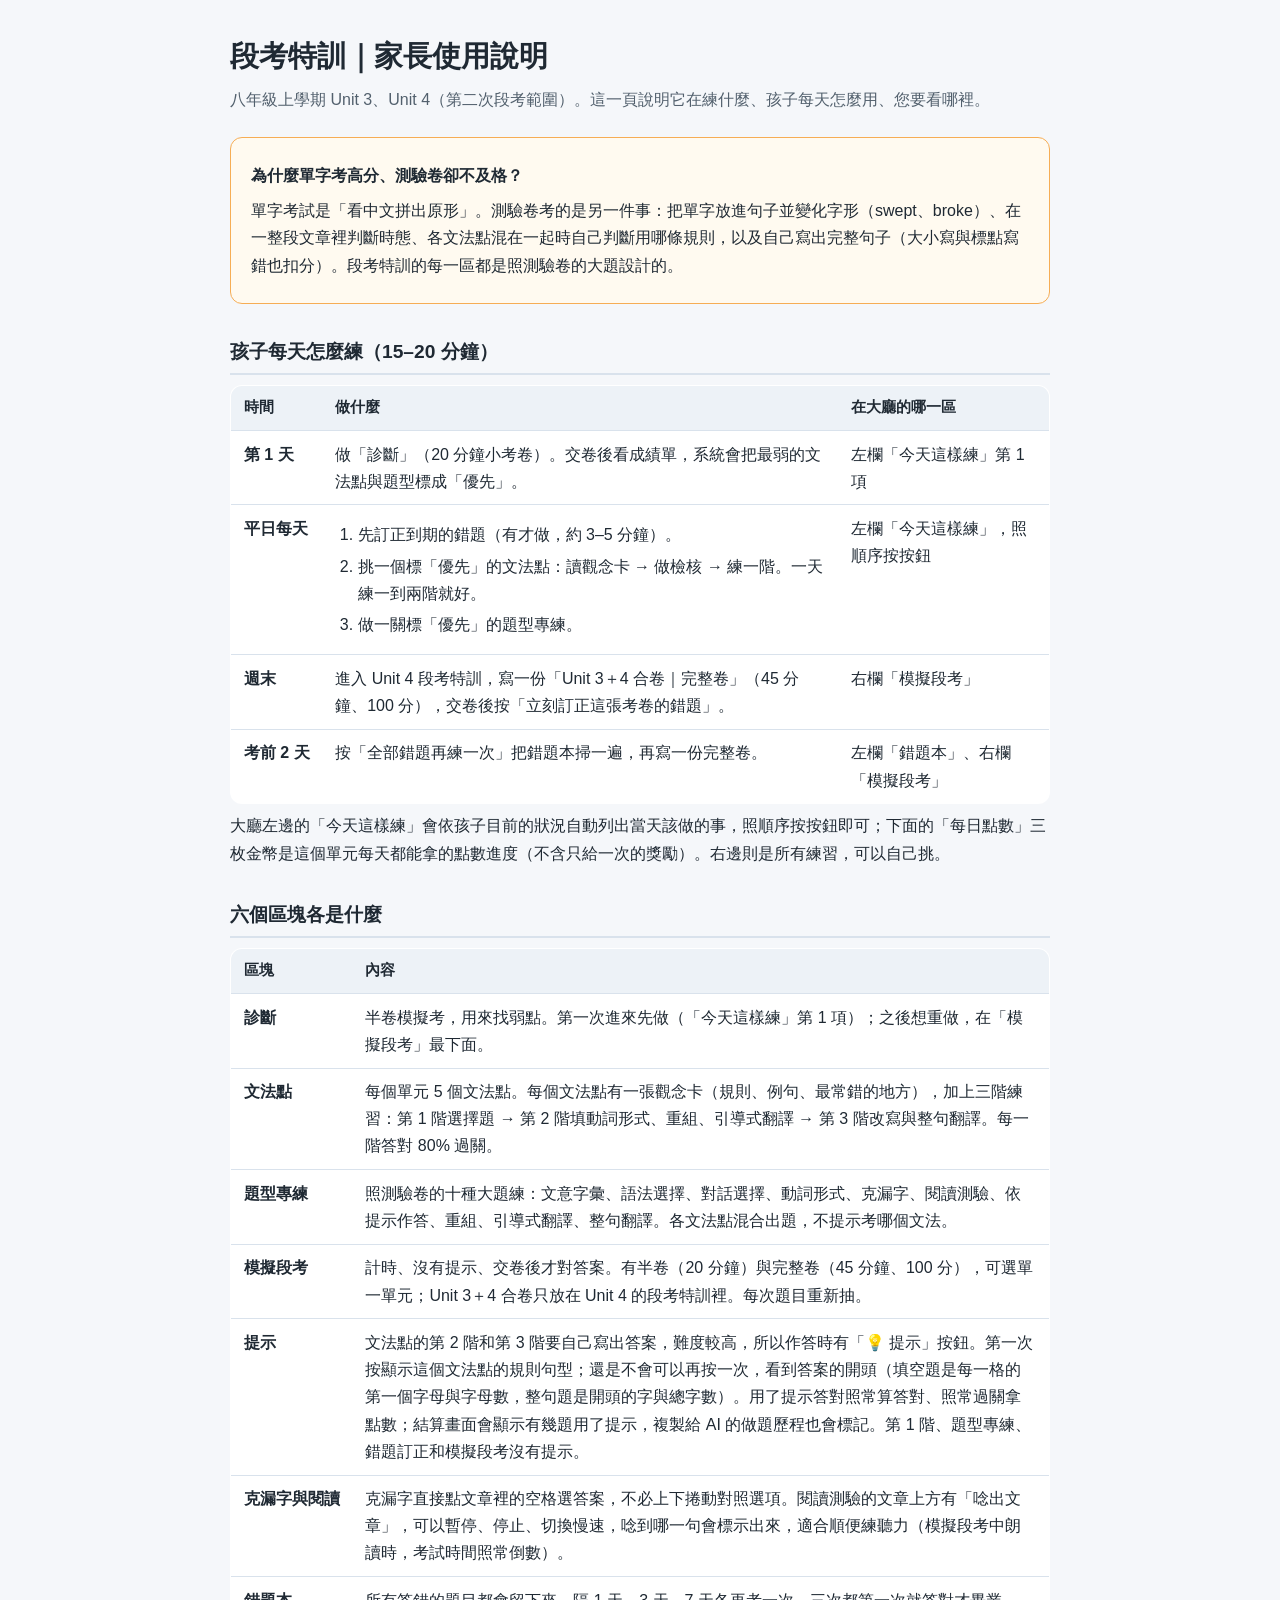
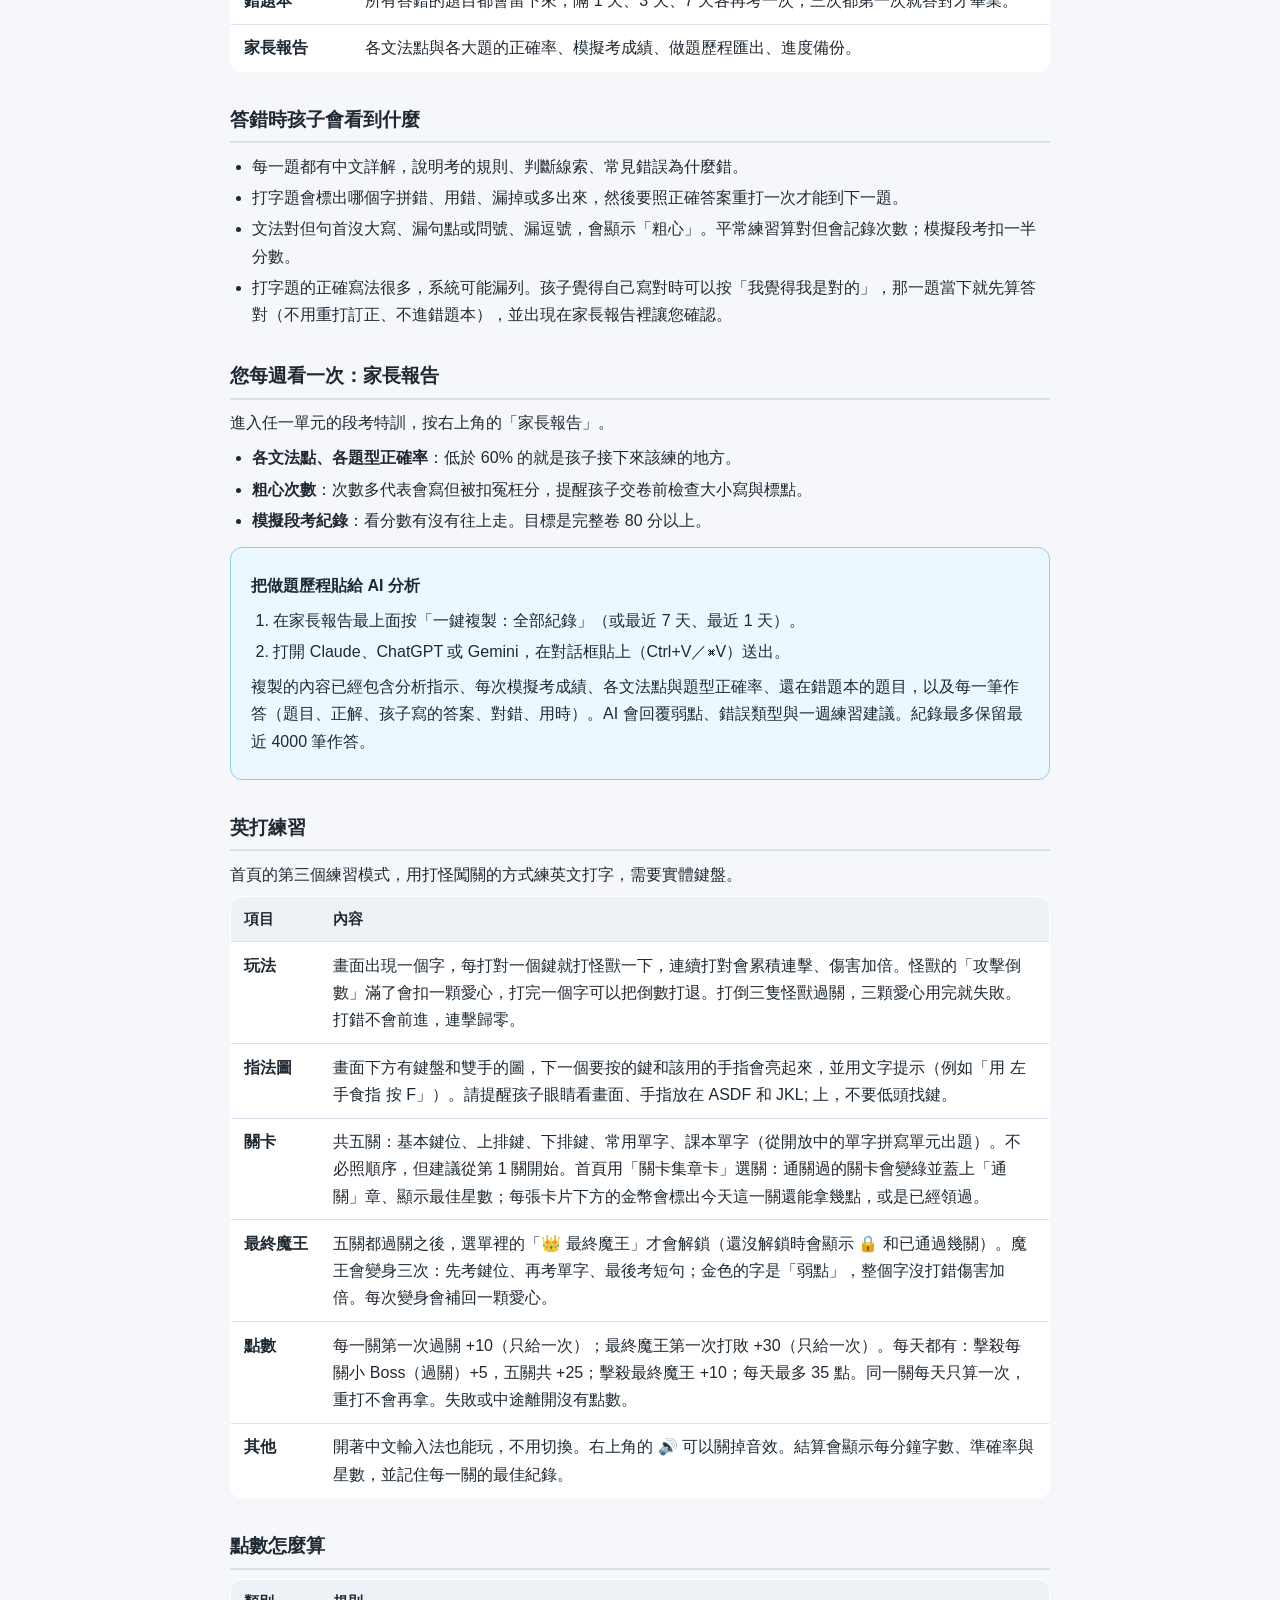
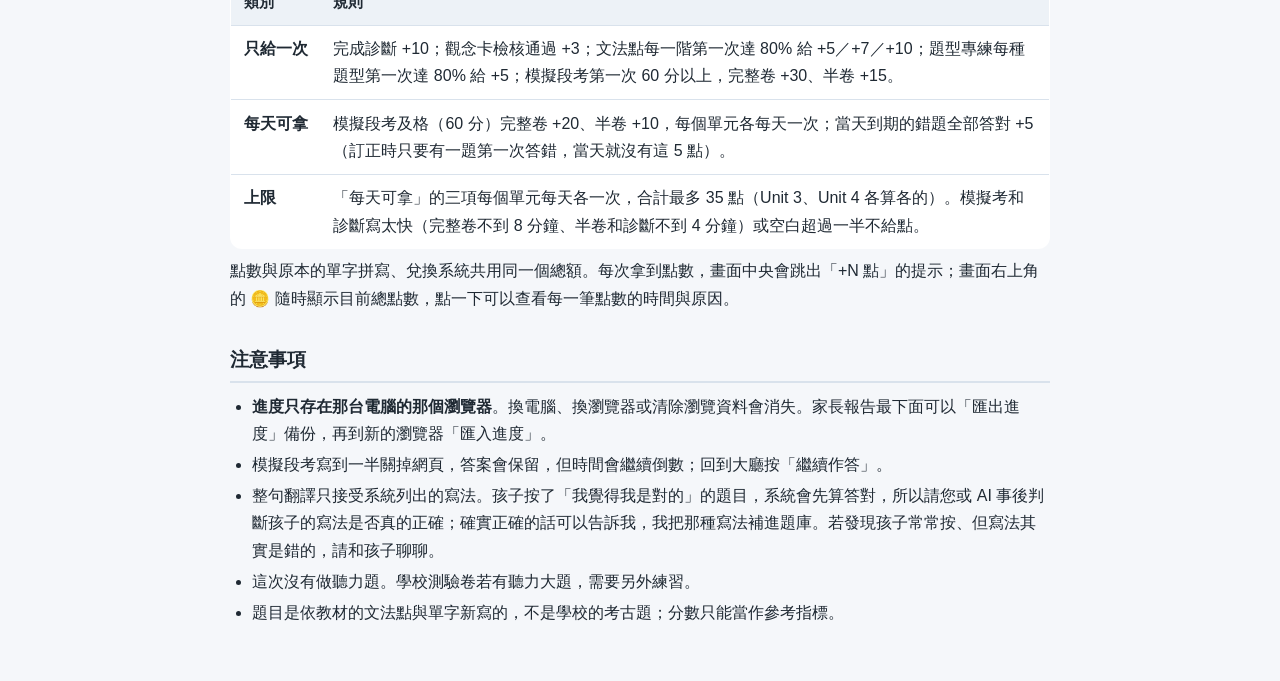
==== commit 679fe992: "Add files via upload" ====
--- a/parent-guide.html
+++ b/parent-guide.html
@@ -103,8 +103,9 @@
         <tr><th>項目</th><th>內容</th></tr>
         <tr><td>玩法</td><td>畫面出現一個字，每打對一個鍵就打怪獸一下，連續打對會累積連擊、傷害加倍。怪獸的「攻擊倒數」滿了會扣一顆愛心，打完一個字可以把倒數打退。打倒三隻怪獸過關，三顆愛心用完就失敗。打錯不會前進，連擊歸零。</td></tr>
         <tr><td>指法圖</td><td>畫面下方有鍵盤和雙手的圖，下一個要按的鍵和該用的手指會亮起來，並用文字提示（例如「用 左手食指 按 F」）。請提醒孩子眼睛看畫面、手指放在 ASDF 和 JKL; 上，不要低頭找鍵。</td></tr>
-        <tr><td>關卡</td><td>共五關：基本鍵位、上排鍵、下排鍵、常用單字、課本單字（從開放中的單字拼寫單元出題）。不必照順序，但建議從第 1 關開始。</td></tr>
-        <tr><td>點數</td><td>每一關第一次過關 +10（只給一次）；每一關每天過關一次 +3，過關時準確率 95% 以上再 +2；每天合計最多 15 點（第一次過關的獎勵另外算）。失敗或中途離開沒有點數。</td></tr>
+        <tr><td>關卡</td><td>共五關：基本鍵位、上排鍵、下排鍵、常用單字、課本單字（從開放中的單字拼寫單元出題）。不必照順序，但建議從第 1 關開始。首頁用「關卡集章卡」選關：通關過的關卡會變綠並蓋上「通關」章、顯示最佳星數；每張卡片下方的金幣會標出今天這一關還能拿幾點，或是已經領過。</td></tr>
+        <tr><td>最終魔王</td><td>五關都過關之後，選單裡的「👑 最終魔王」才會解鎖（還沒解鎖時會顯示 🔒 和已通過幾關）。魔王會變身三次：先考鍵位、再考單字、最後考短句；金色的字是「弱點」，整個字沒打錯傷害加倍。每次變身會補回一顆愛心。</td></tr>
+        <tr><td>點數</td><td>每一關第一次過關 +10（只給一次）；最終魔王第一次打敗 +30（只給一次）。每天都有：擊殺每關小 Boss（過關）+5，五關共 +25；擊殺最終魔王 +10；每天最多 35 點。同一關每天只算一次，重打不會再拿。失敗或中途離開沒有點數。</td></tr>
         <tr><td>其他</td><td>開著中文輸入法也能玩，不用切換。右上角的 🔊 可以關掉音效。結算會顯示每分鐘字數、準確率與星數，並記住每一關的最佳紀錄。</td></tr>
     </table>
     </div>
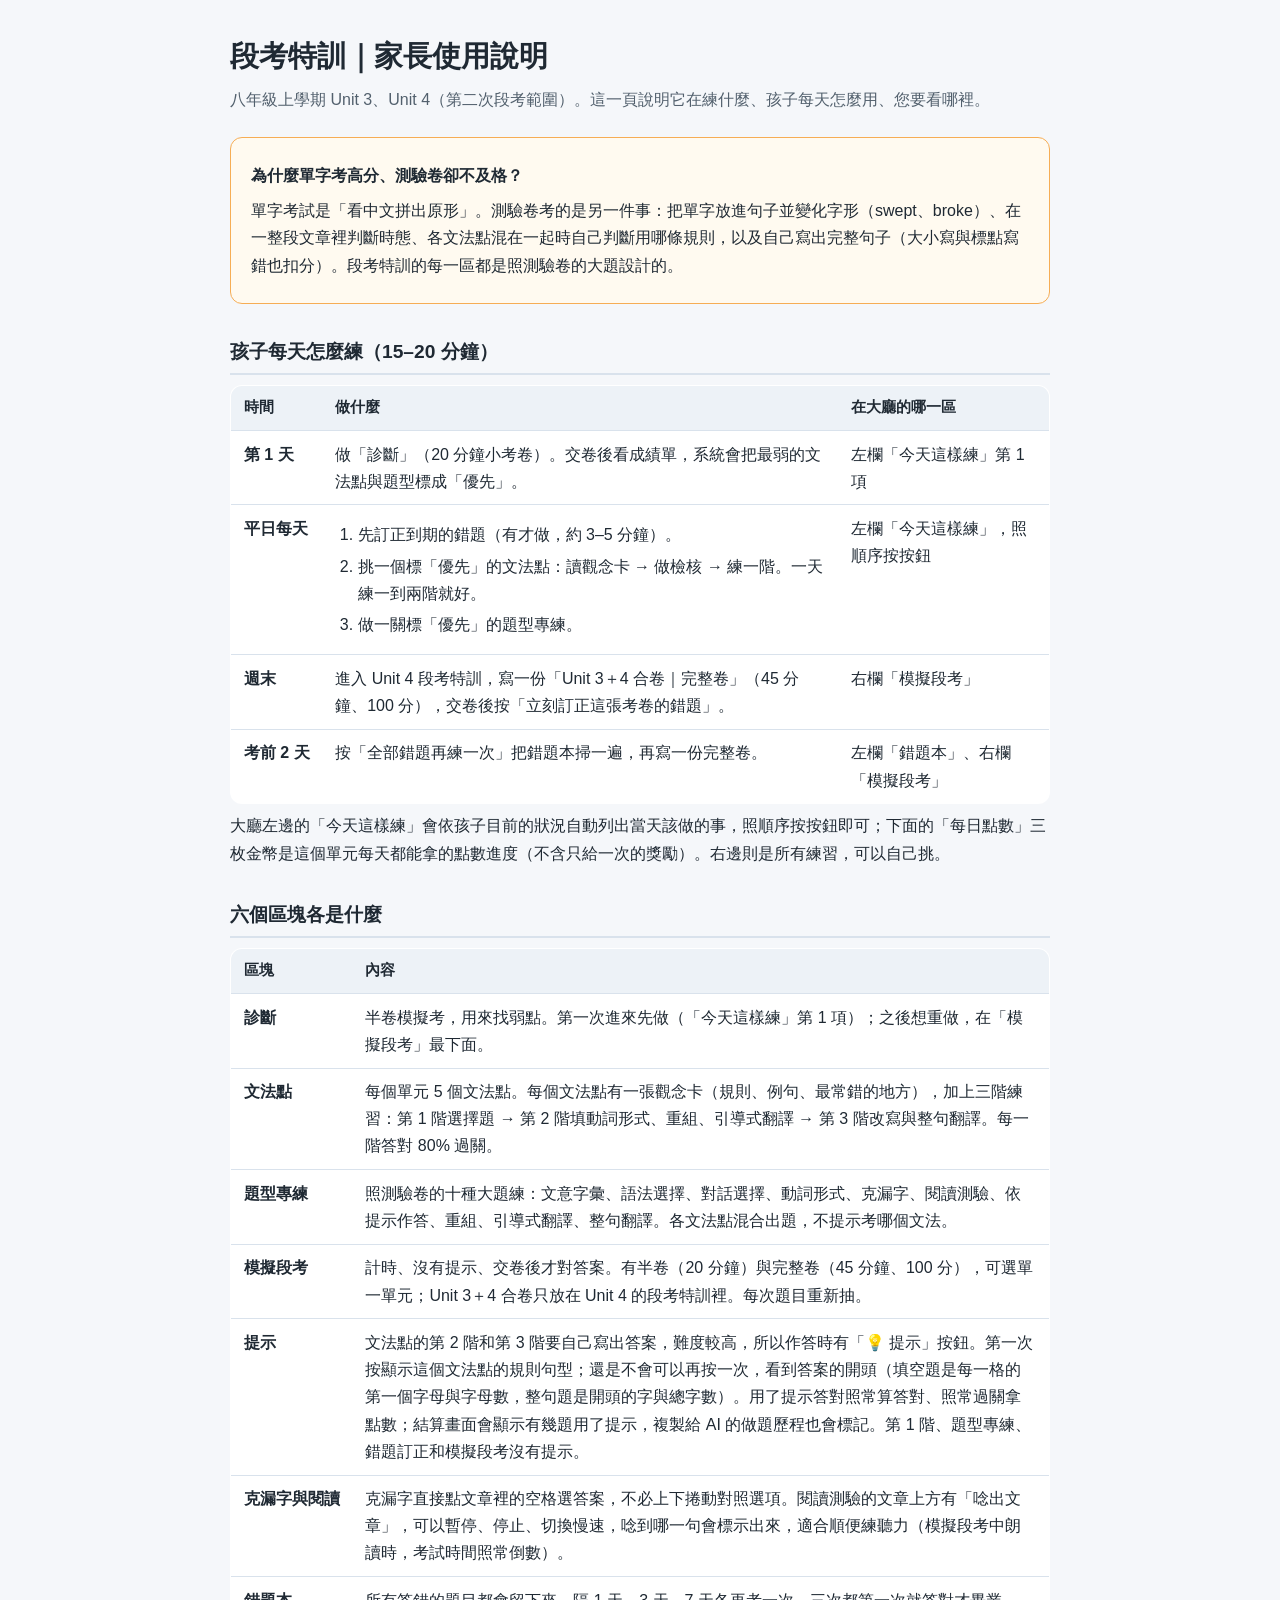
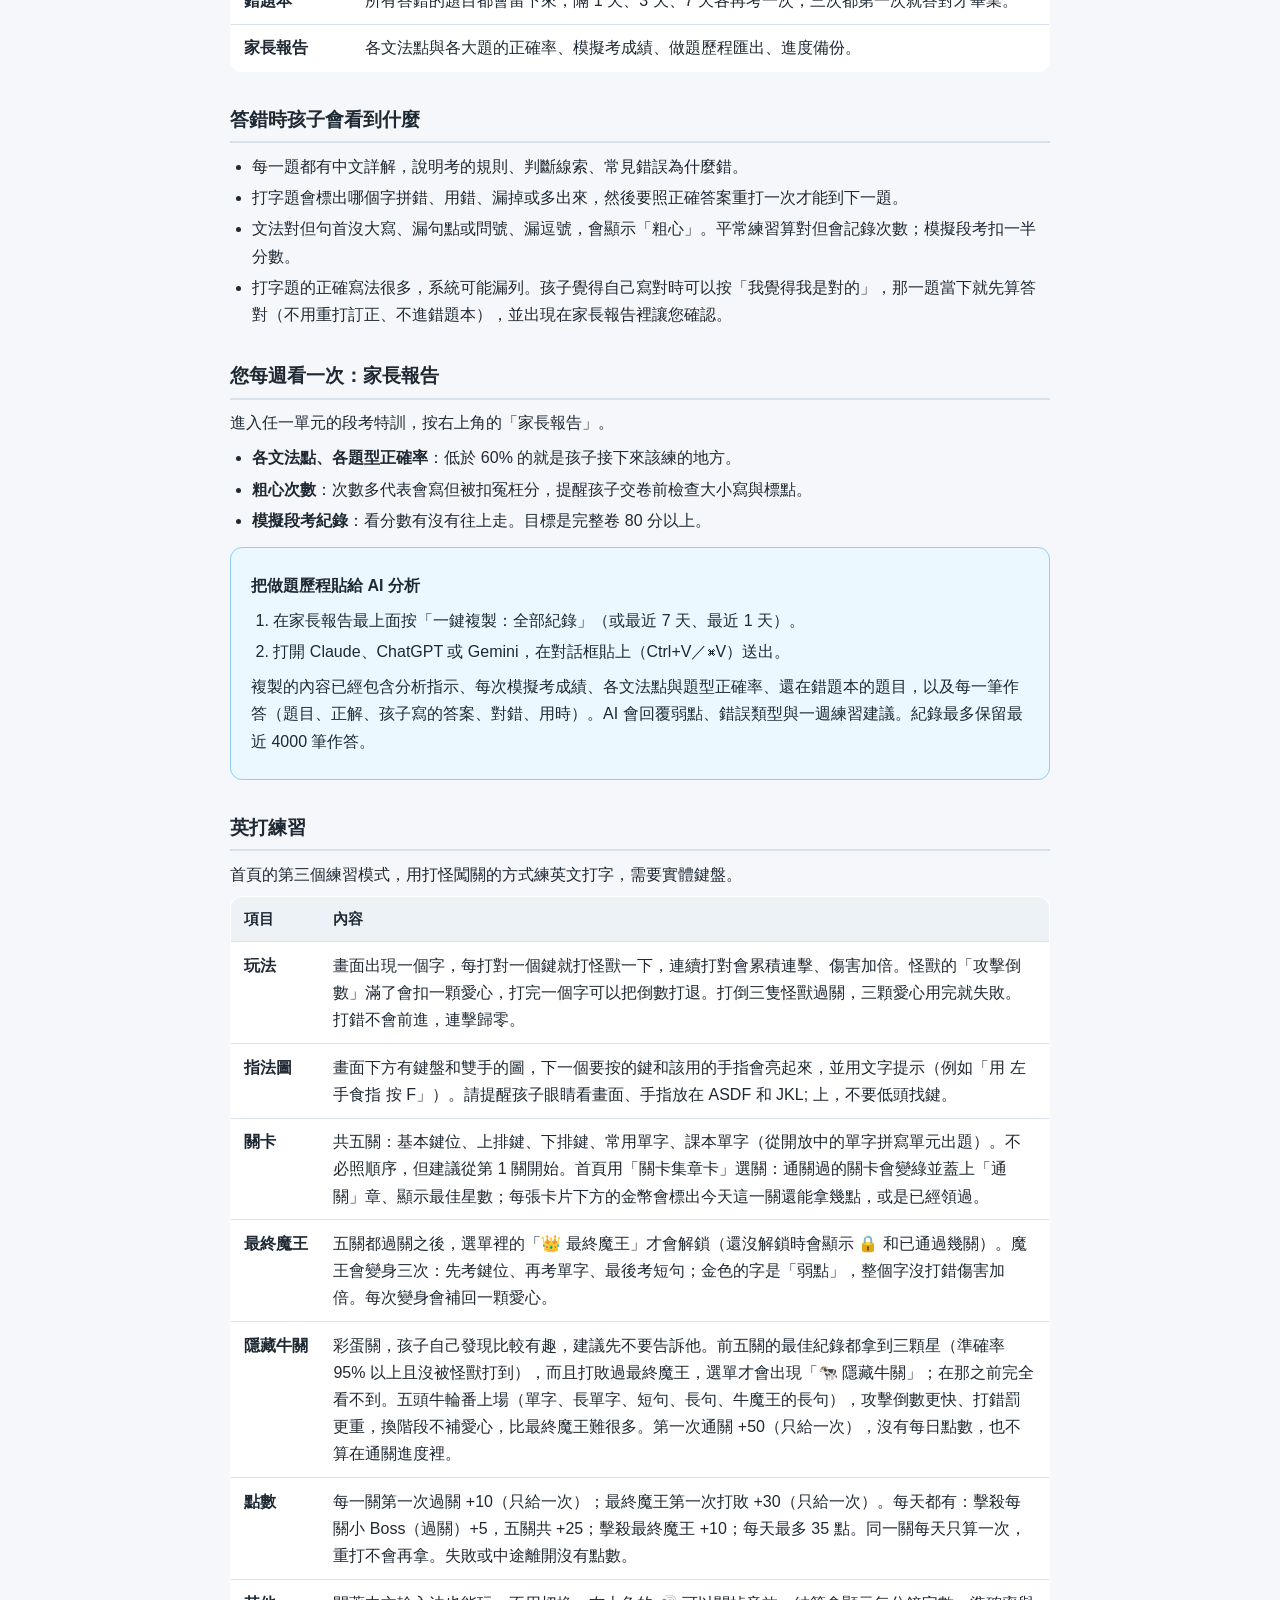
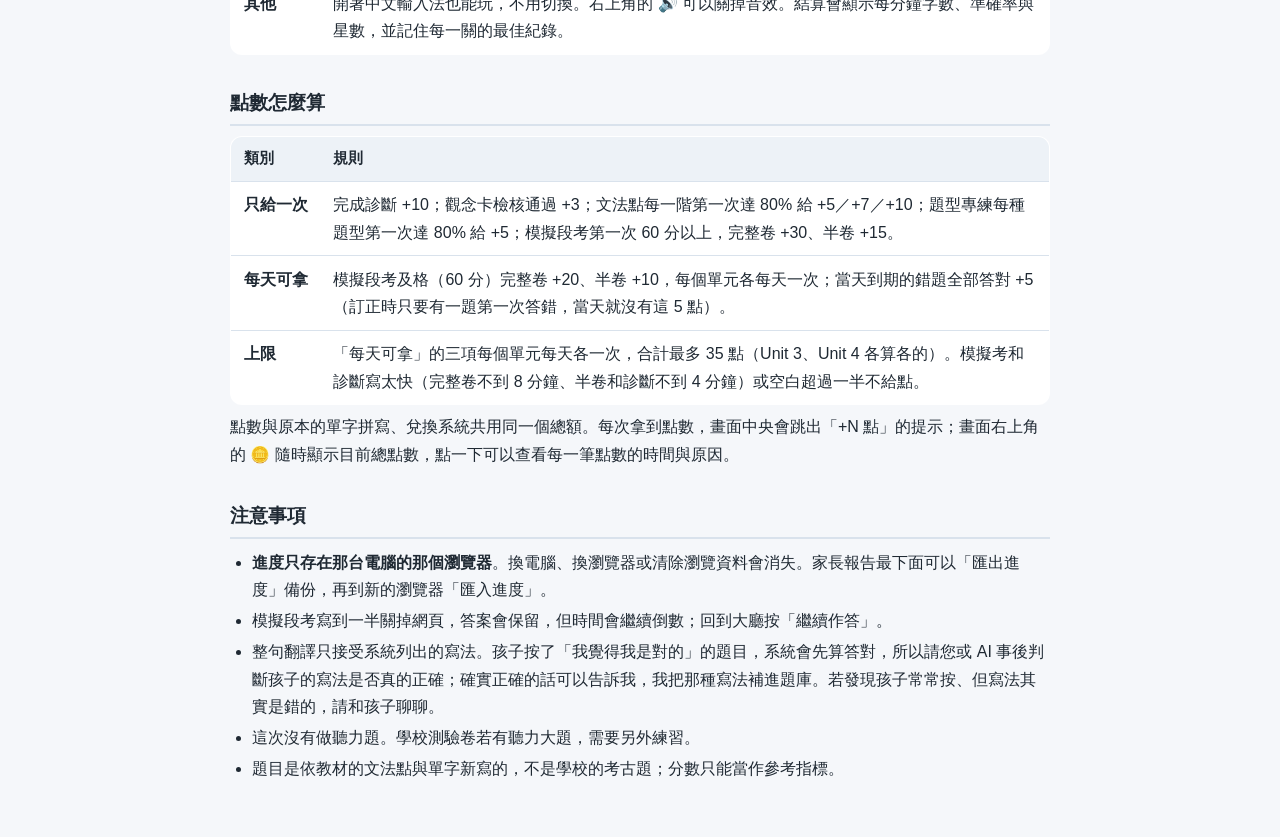
==== commit a9849785: "Add files via upload" ====
--- a/parent-guide.html
+++ b/parent-guide.html
@@ -105,6 +105,7 @@
         <tr><td>指法圖</td><td>畫面下方有鍵盤和雙手的圖，下一個要按的鍵和該用的手指會亮起來，並用文字提示（例如「用 左手食指 按 F」）。請提醒孩子眼睛看畫面、手指放在 ASDF 和 JKL; 上，不要低頭找鍵。</td></tr>
         <tr><td>關卡</td><td>共五關：基本鍵位、上排鍵、下排鍵、常用單字、課本單字（從開放中的單字拼寫單元出題）。不必照順序，但建議從第 1 關開始。首頁用「關卡集章卡」選關：通關過的關卡會變綠並蓋上「通關」章、顯示最佳星數；每張卡片下方的金幣會標出今天這一關還能拿幾點，或是已經領過。</td></tr>
         <tr><td>最終魔王</td><td>五關都過關之後，選單裡的「👑 最終魔王」才會解鎖（還沒解鎖時會顯示 🔒 和已通過幾關）。魔王會變身三次：先考鍵位、再考單字、最後考短句；金色的字是「弱點」，整個字沒打錯傷害加倍。每次變身會補回一顆愛心。</td></tr>
+        <tr><td>隱藏牛關</td><td>彩蛋關，孩子自己發現比較有趣，建議先不要告訴他。前五關的最佳紀錄都拿到三顆星（準確率 95% 以上且沒被怪獸打到），而且打敗過最終魔王，選單才會出現「🐄 隱藏牛關」；在那之前完全看不到。五頭牛輪番上場（單字、長單字、短句、長句、牛魔王的長句），攻擊倒數更快、打錯罰更重，換階段不補愛心，比最終魔王難很多。第一次通關 +50（只給一次），沒有每日點數，也不算在通關進度裡。</td></tr>
         <tr><td>點數</td><td>每一關第一次過關 +10（只給一次）；最終魔王第一次打敗 +30（只給一次）。每天都有：擊殺每關小 Boss（過關）+5，五關共 +25；擊殺最終魔王 +10；每天最多 35 點。同一關每天只算一次，重打不會再拿。失敗或中途離開沒有點數。</td></tr>
         <tr><td>其他</td><td>開著中文輸入法也能玩，不用切換。右上角的 🔊 可以關掉音效。結算會顯示每分鐘字數、準確率與星數，並記住每一關的最佳紀錄。</td></tr>
     </table>
